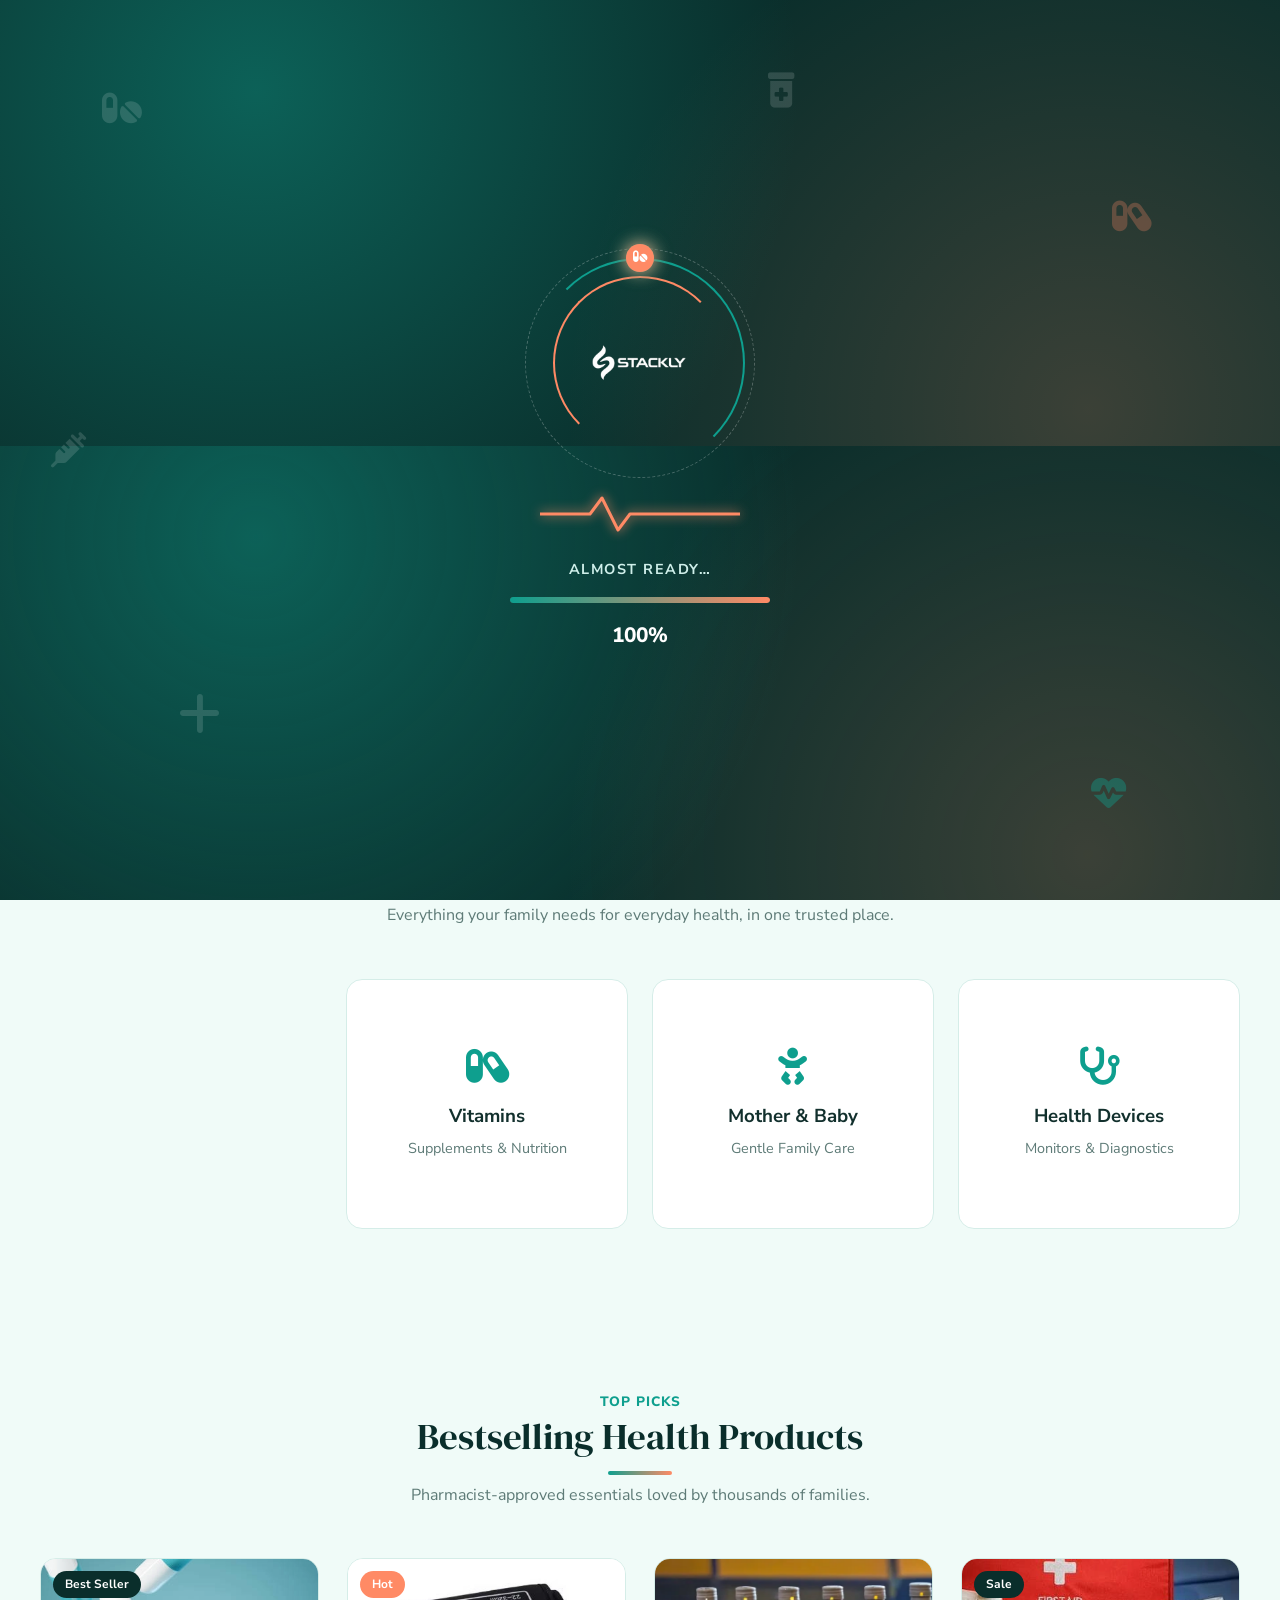
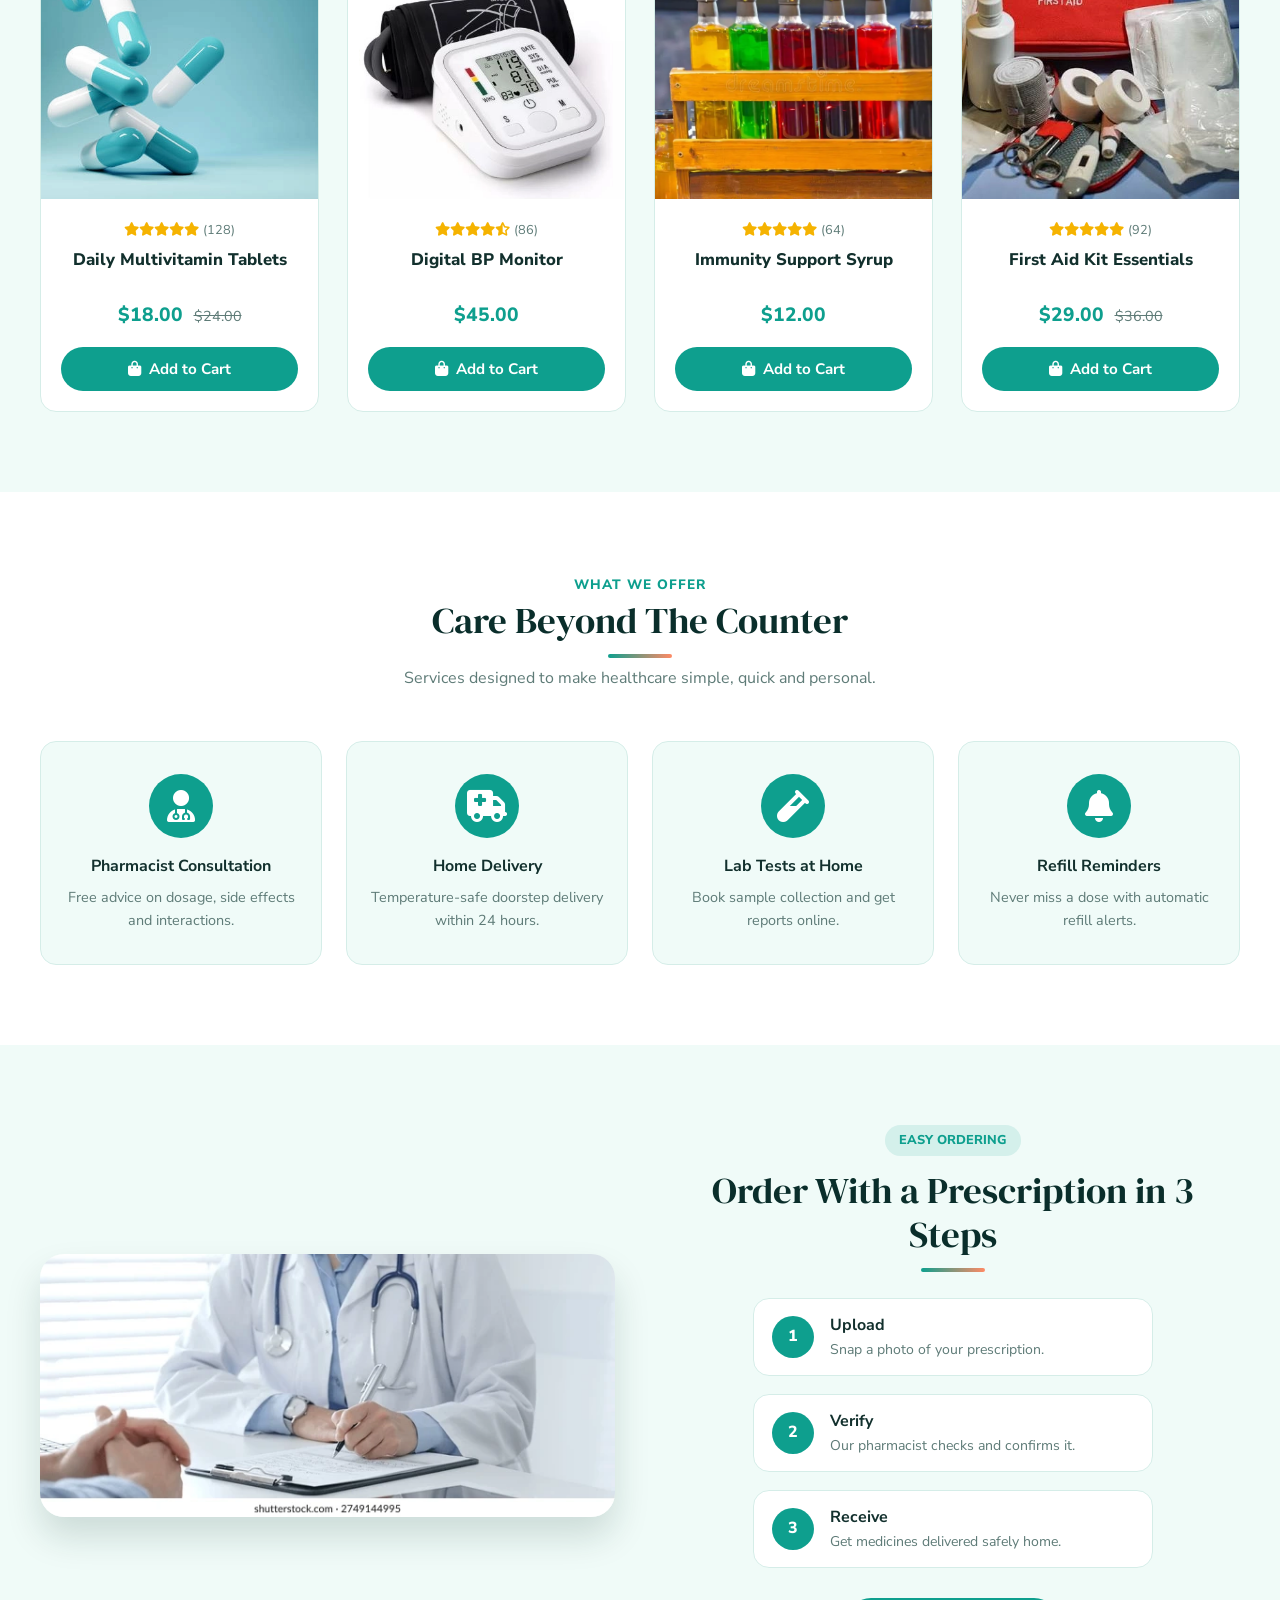
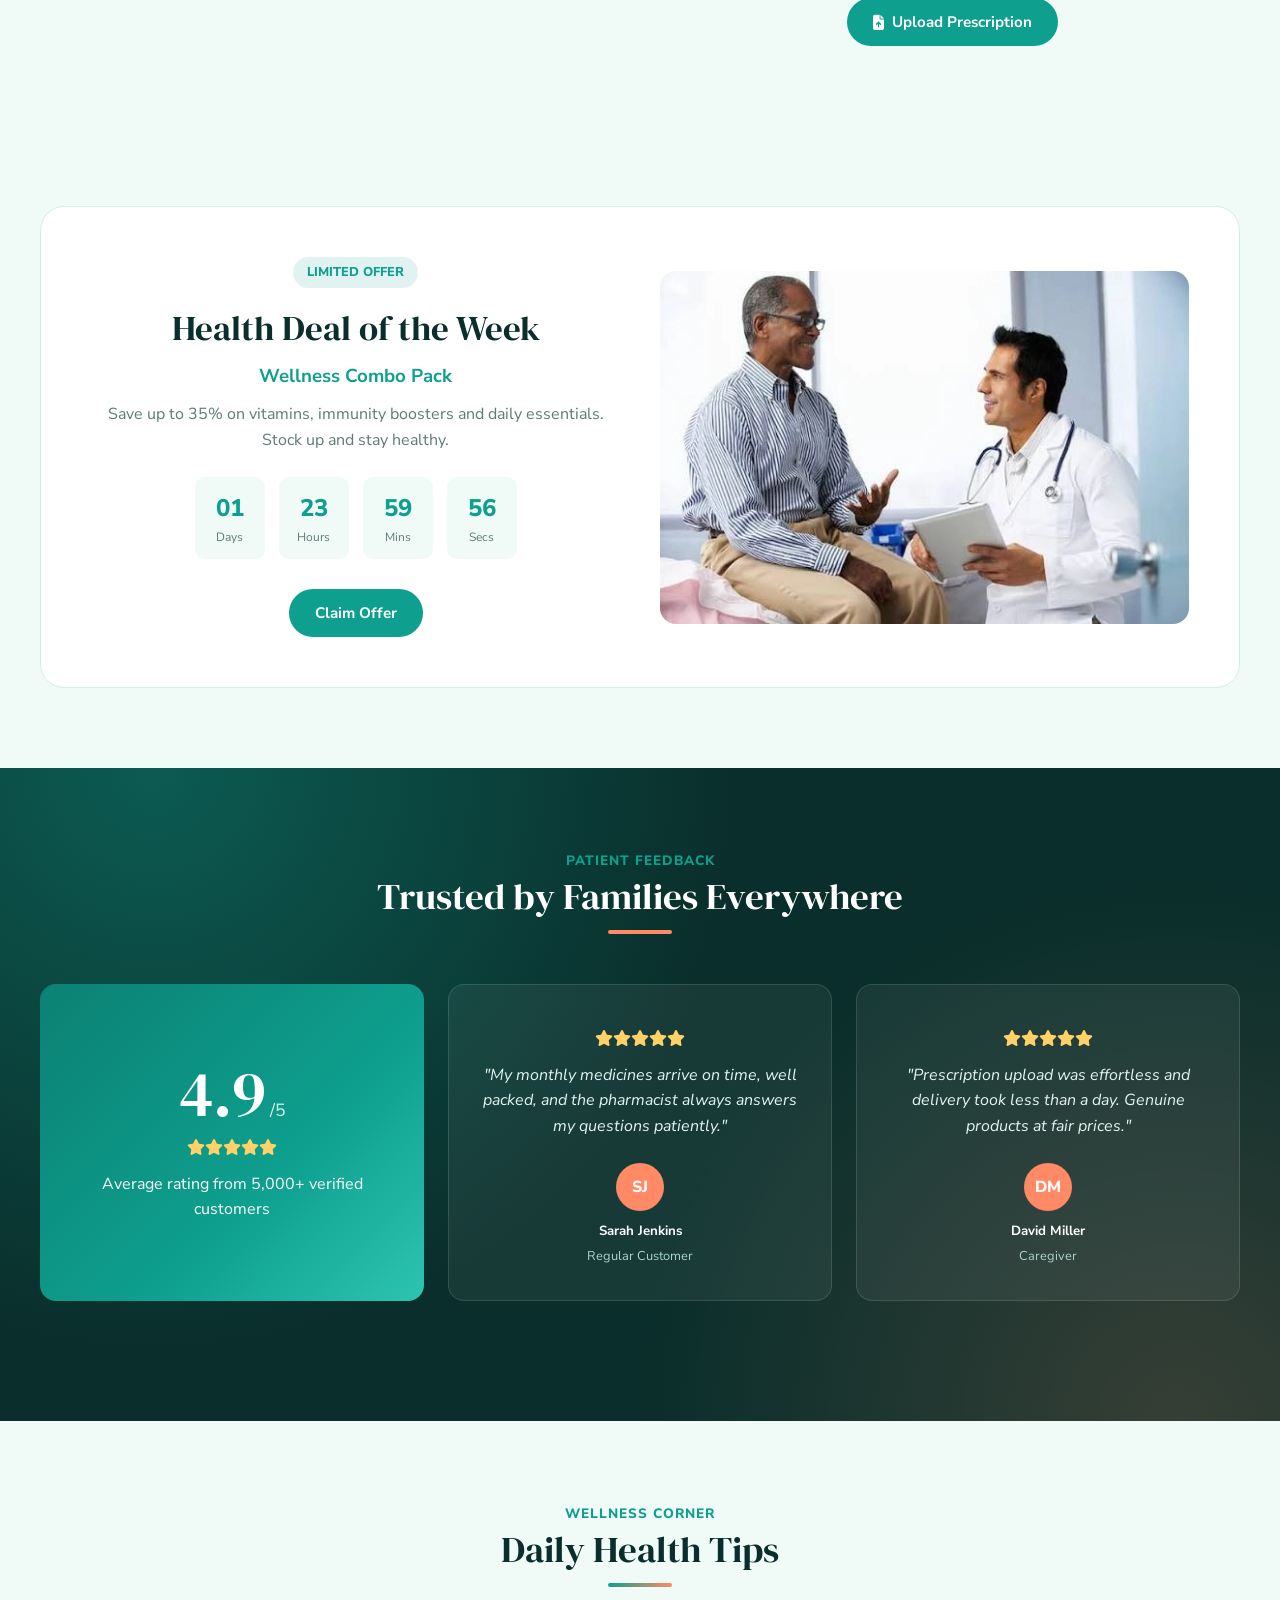
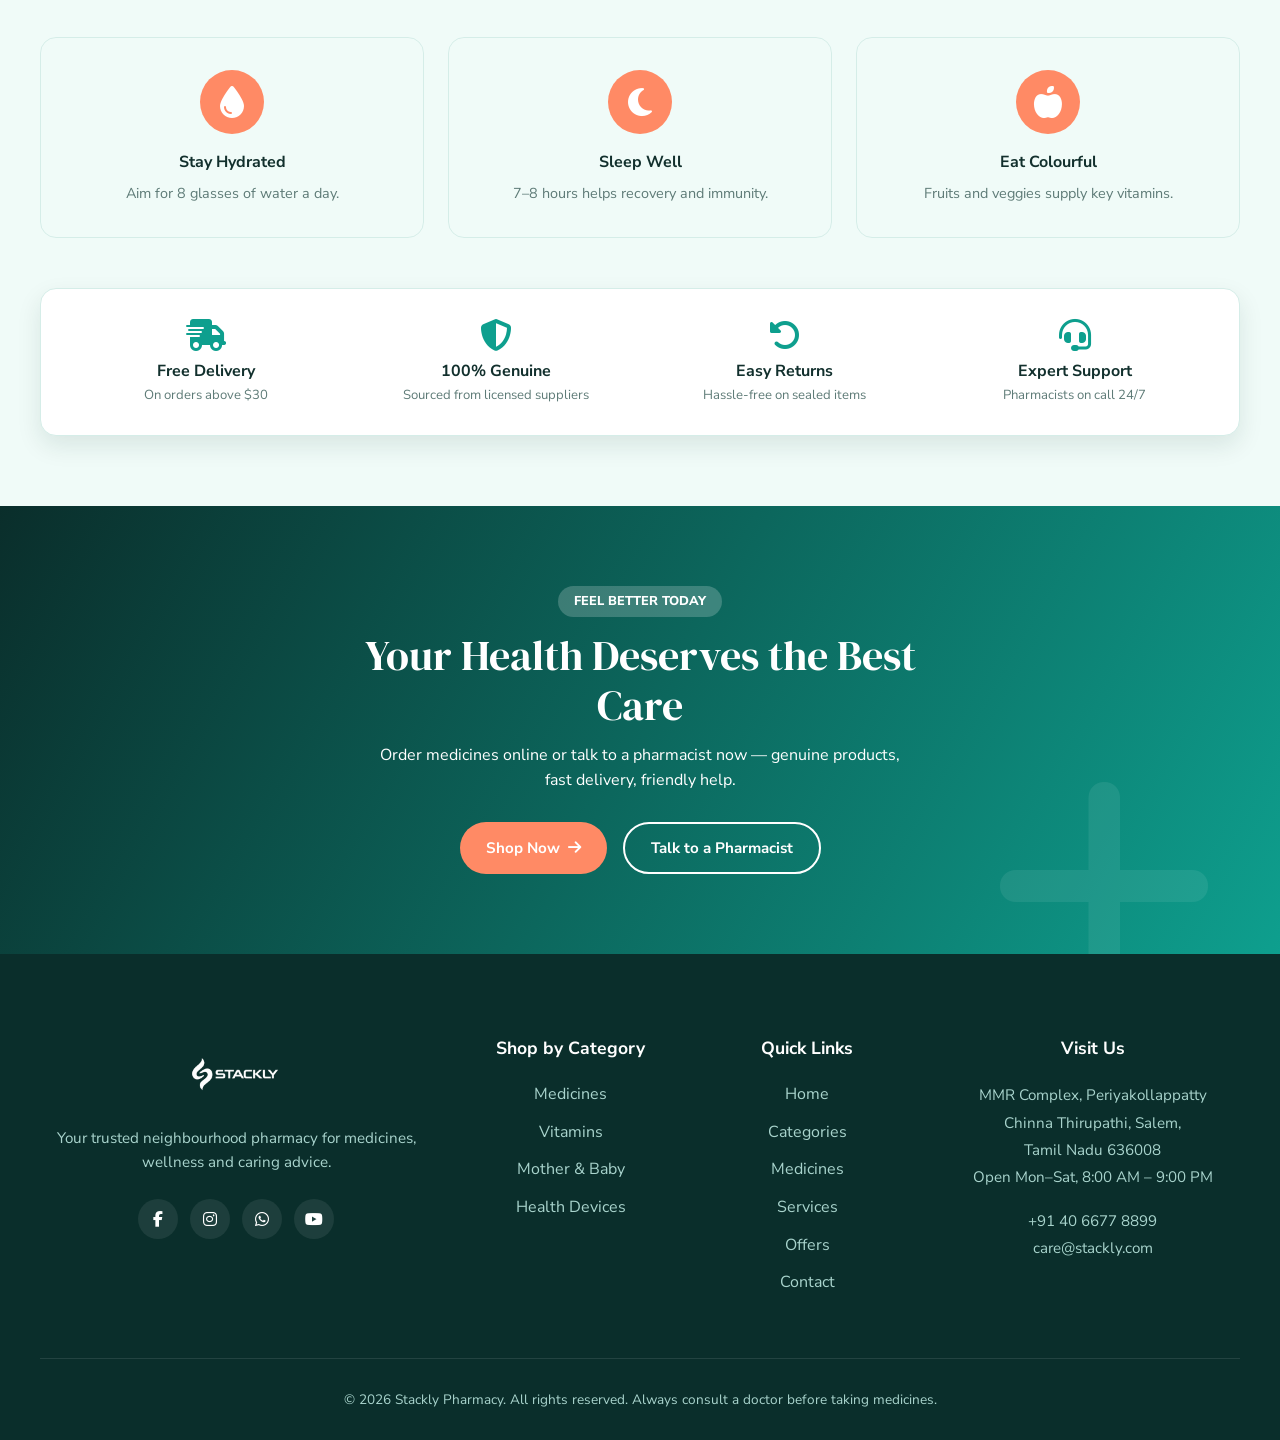
==== index.html @ 58863333 "first commit" ====
<!DOCTYPE html>
<html lang="en">
<head>
  <meta charset="UTF-8">
  <meta name="viewport" content="width=device-width, initial-scale=1.0">
  <title>Stackly Pharmacy - Your Trusted Health Partner</title>
  <link rel="preconnect" href="https://fonts.googleapis.com">
  <link rel="preconnect" href="https://fonts.gstatic.com" crossorigin>
  <link href="https://fonts.googleapis.com/css2?family=Nunito+Sans:wght@400;600;700;800&family=DM+Serif+Display&display=swap" rel="stylesheet">
  <link rel="stylesheet" href="https://cdnjs.cloudflare.com/ajax/libs/font-awesome/6.4.0/css/all.min.css">
  <link rel="stylesheet" href="./css/styles.css">
  <script>if("scrollRestoration" in history)history.scrollRestoration="manual";var n=performance.getEntriesByType("navigation")[0];if(n&&n.type==="reload"&&location.hash)history.replaceState(null,"",location.pathname+location.search);</script>
</head>
<body class="is-loading">

  <!-- PRELOADER -->
  <div class="preloader" id="preloader" role="status" aria-label="Loading">
    <div class="pl-half pl-top"></div><div class="pl-half pl-bottom"></div>
    <i class="fa-solid fa-pills pl-fl a1"></i><i class="fa-solid fa-capsules pl-fl a2"></i><i class="fa-solid fa-plus pl-fl a3"></i><i class="fa-solid fa-heart-pulse pl-fl a4"></i><i class="fa-solid fa-syringe pl-fl a5"></i><i class="fa-solid fa-prescription-bottle-medical pl-fl a6"></i>
    <div class="pl-inner">
      <div class="pl-orbit">
        <span class="pl-ring r1"></span><span class="pl-ring r2"></span><span class="pl-ring r3"></span>
        <span class="pl-dot d1"><i class="fa-solid fa-plus"></i></span><span class="pl-dot d2"><i class="fa-solid fa-pills"></i></span>
        <img src="./assets/stackly_logo.webp" alt="Stackly" class="pl-logo">
      </div>
      <div class="pl-pulse"><svg viewBox="0 0 200 40"><polyline points="0,20 50,20 62,4 78,36 90,20 200,20"/></svg></div>
      <p class="pl-text" id="plText">Preparing your care&hellip;</p>
      <div class="pl-bar"><span id="plBar"></span></div>
      <span class="pl-pct" id="plPct">0%</span>
    </div>
  </div>

  <!-- HEADER -->
  <header class="header" id="header">
    <div class="header-container">
      <a href="./index.html" class="logo"><img src="./assets/stackly_logo.webp" alt="Stackly" class="logo-img"></a>
      <nav class="nav-menu">
        <ul class="nav-list">
          <li><a href="./index.html" class="nav-link active">Home</a></li>
          <li><a href="./html/categories.html" class="nav-link">Categories</a></li>
          <li><a href="./html/medicines.html" class="nav-link">Medicines</a></li>
          <li><a href="./html/services.html" class="nav-link">Services</a></li>
          <li><a href="./html/deals.html" class="nav-link">Offers</a></li>
          <li><a href="./html/contact.html" class="nav-link">Contact</a></li>
        </ul>
      </nav>
      <div class="header-actions">
        <button class="cart-btn" id="cartBtn" aria-label="View Cart"><i class="fa-solid fa-cart-shopping"></i><span class="cart-badge" id="cartBadge">0</span></button>
        <a href="./html/login.html" class="btn btn-login" id="loginBtn"><i class="fa-regular fa-user"></i> <span>Login</span></a>
        <button class="hamburger" id="hamburger" aria-label="Menu"><i class="fa-solid fa-bars"></i></button>
      </div>
    </div>
  </header>

  <!-- MOBILE DRAWER -->
  <div class="mobile-drawer" id="mobileDrawer">
    <div class="mobile-drawer-header">
      <a href="./index.html" class="logo"><img src="./assets/stackly_logo.webp" alt="Stackly" class="logo-img"></a>
      <button class="close-drawer" id="closeDrawer">&times;</button>
    </div>
    <ul class="mobile-nav-list">
      <li><a href="./index.html" class="mobile-nav-link active">Home</a></li>
      <li><a href="./html/categories.html" class="mobile-nav-link">Categories</a></li>
      <li><a href="./html/medicines.html" class="mobile-nav-link">Medicines</a></li>
      <li><a href="./html/services.html" class="mobile-nav-link">Services</a></li>
      <li><a href="./html/deals.html" class="mobile-nav-link">Offers</a></li>
      <li><a href="./html/contact.html" class="mobile-nav-link">Contact</a></li>
    </ul>
    <div class="mobile-drawer-footer"><a href="./html/login.html" class="btn btn-primary btn-block" id="mobileLoginBtn">Login / Register</a></div>
  </div>
  <div class="drawer-overlay" id="drawerOverlay"></div>

  <main>
    <!-- 1. HERO -->
    <section class="hero" id="home">
      <i class="fa-solid fa-pills float-ic f1"></i><i class="fa-solid fa-capsules float-ic f2"></i><i class="fa-solid fa-plus float-ic f3"></i><i class="fa-solid fa-heart-pulse float-ic f4"></i>
      <div class="hero-container">
        <div class="hero-content">
          <span class="badge">Licensed &amp; Trusted Pharmacy</span>
          <h1 class="hero-title">Your Health, Delivered With Care</h1>
          <p class="hero-subtitle">Genuine medicines, wellness essentials and expert pharmacist advice &mdash; delivered to your door, fast and safely.</p>
          <div class="hero-buttons">
            <a href="#featured" class="btn btn-primary">Shop Medicines <i class="fa-solid fa-arrow-right"></i></a>
            <a href="#prescription" class="btn btn-outline">Upload Prescription</a>
          </div>
          <div class="hero-stats">
            <div class="stat-item"><span class="stat-num">50k+</span><span class="stat-label">Products</span></div>
            <div class="stat-item"><span class="stat-num">99%</span><span class="stat-label">Happy Patients</span></div>
            <div class="stat-item"><span class="stat-num">24h</span><span class="stat-label">Fast Delivery</span></div>
          </div>
        </div>
        <div class="hero-media">
          <div class="image-wrapper">
            <img src="./assets/g1.webp" alt="Friendly pharmacist helping a customer" class="hero-img">
            <div class="hero-floating-card">
              <i class="fa-solid fa-circle-check card-icon"></i>
              <div><h4>100% Genuine</h4><p>Verified by licensed pharmacists</p></div>
            </div>
          </div>
        </div>
      </div>
    </section>

    <div class="marquee" aria-hidden="true"><div class="marquee-track"><span><i class="fa-solid fa-plus"></i> Genuine Medicines</span><span><i class="fa-solid fa-plus"></i> Free Home Delivery</span><span><i class="fa-solid fa-plus"></i> Licensed Pharmacists</span><span><i class="fa-solid fa-plus"></i> Easy Prescription Upload</span><span><i class="fa-solid fa-plus"></i> Secure Payments</span><span><i class="fa-solid fa-plus"></i> 24/7 Support</span><span><i class="fa-solid fa-plus"></i> Genuine Medicines</span><span><i class="fa-solid fa-plus"></i> Free Home Delivery</span><span><i class="fa-solid fa-plus"></i> Licensed Pharmacists</span><span><i class="fa-solid fa-plus"></i> Easy Prescription Upload</span><span><i class="fa-solid fa-plus"></i> Secure Payments</span><span><i class="fa-solid fa-plus"></i> 24/7 Support</span></div></div>

    <!-- 2. CATEGORIES (flip cards) -->
    <section class="categories section" id="categories">
      <div class="container">
        <div class="section-header">
          <span class="section-subtitle">Shop by Need</span>
          <h2 class="section-title">Explore Health Categories</h2>
          <p class="section-desc">Everything your family needs for everyday health, in one trusted place.</p>
        </div>
        <div class="categories-grid">
          <div class="category-card flip-card" tabindex="0"><div class="flip-inner">
            <div class="flip-front"><i class="fa-solid fa-pills cat-icon"></i><h3>Medicines</h3><p>Prescription &amp; OTC</p></div>
            <div class="flip-back"><h3>Genuine Medicines</h3><p>Pain relief, cold &amp; flu, antibiotics and chronic care essentials.</p><a href="./html/404.html" class="cat-link">Browse <i class="fa-solid fa-chevron-right"></i></a></div>
          </div></div>
          <div class="category-card flip-card" tabindex="0"><div class="flip-inner">
            <div class="flip-front"><i class="fa-solid fa-capsules cat-icon"></i><h3>Vitamins</h3><p>Supplements &amp; Nutrition</p></div>
            <div class="flip-back"><h3>Boost Immunity</h3><p>Multivitamins, omega-3, calcium and daily wellness boosters.</p><a href="./html/404.html" class="cat-link">Browse <i class="fa-solid fa-chevron-right"></i></a></div>
          </div></div>
          <div class="category-card flip-card" tabindex="0"><div class="flip-inner">
            <div class="flip-front"><i class="fa-solid fa-baby cat-icon"></i><h3>Mother &amp; Baby</h3><p>Gentle Family Care</p></div>
            <div class="flip-back"><h3>Safe &amp; Gentle</h3><p>Baby care, diapers, nutrition and pregnancy essentials.</p><a href="./html/404.html" class="cat-link">Browse <i class="fa-solid fa-chevron-right"></i></a></div>
          </div></div>
          <div class="category-card flip-card" tabindex="0"><div class="flip-inner">
            <div class="flip-front"><i class="fa-solid fa-stethoscope cat-icon"></i><h3>Health Devices</h3><p>Monitors &amp; Diagnostics</p></div>
            <div class="flip-back"><h3>Track at Home</h3><p>BP monitors, glucometers, thermometers and pulse oximeters.</p><a href="./html/404.html" class="cat-link">Browse <i class="fa-solid fa-chevron-right"></i></a></div>
          </div></div>
        </div>
      </div>
    </section>

    <!-- 3. FEATURED PRODUCTS -->
    <section class="featured section" id="featured">
      <div class="container">
        <div class="section-header">
          <span class="section-subtitle">Top Picks</span>
          <h2 class="section-title">Bestselling Health Products</h2>
          <p class="section-desc">Pharmacist-approved essentials loved by thousands of families.</p>
        </div>
        <div class="products-grid">
          <div class="product-card" data-id="1" data-title="Daily Multivitamin Tablets" data-price="18" data-category="Vitamins" data-image="https://images.unsplash.com/photo-1584308666744-24d5c474f2ae?auto=format&fit=crop&w=900&q=80">
            <div class="product-img-box"><span class="product-tag">Best Seller</span><img src="./assets/g2.webp" alt="Multivitamin tablets bottle">
              <div class="product-actions"><button class="action-btn quick-view" aria-label="Quick View"><i class="fa-regular fa-eye"></i></button><button class="action-btn add-favorite" aria-label="Wishlist"><i class="fa-regular fa-heart"></i></button></div></div>
            <div class="product-content">
              <div class="product-rating"><i class="fa-solid fa-star"></i><i class="fa-solid fa-star"></i><i class="fa-solid fa-star"></i><i class="fa-solid fa-star"></i><i class="fa-solid fa-star"></i><span>(128)</span></div>
              <h3 class="product-title">Daily Multivitamin Tablets</h3>
              <p class="product-price">$18.00 <span class="old-price">$24.00</span></p>
              <button type="button" class="btn btn-primary btn-block add-to-cart-btn"><i class="fa-solid fa-bag-shopping"></i> Add to Cart</button></div>
          </div>
          <div class="product-card" data-id="2" data-title="Digital BP Monitor" data-price="45" data-category="Devices" data-image="https://images.unsplash.com/photo-1559757148-5c350d0d3c56?auto=format&fit=crop&w=900&q=80">
            <div class="product-img-box"><span class="product-tag hot">Hot</span><img src="./assets/g3.webp" alt="Digital blood pressure monitor">
              <div class="product-actions"><button class="action-btn quick-view" aria-label="Quick View"><i class="fa-regular fa-eye"></i></button><button class="action-btn add-favorite" aria-label="Wishlist"><i class="fa-regular fa-heart"></i></button></div></div>
            <div class="product-content">
              <div class="product-rating"><i class="fa-solid fa-star"></i><i class="fa-solid fa-star"></i><i class="fa-solid fa-star"></i><i class="fa-solid fa-star"></i><i class="fa-solid fa-star-half-stroke"></i><span>(86)</span></div>
              <h3 class="product-title">Digital BP Monitor</h3>
              <p class="product-price">$45.00</p>
              <button type="button" class="btn btn-primary btn-block add-to-cart-btn"><i class="fa-solid fa-bag-shopping"></i> Add to Cart</button></div>
          </div>
          <div class="product-card" data-id="3" data-title="Immunity Support Syrup" data-price="12" data-category="Wellness" data-image="https://images.unsplash.com/photo-1585435557343-3b092031a831?auto=format&fit=crop&w=900&q=80">
            <div class="product-img-box"><img src="./assets/g4.webp" alt="Herbal immunity syrup bottle">
              <div class="product-actions"><button class="action-btn quick-view" aria-label="Quick View"><i class="fa-regular fa-eye"></i></button><button class="action-btn add-favorite" aria-label="Wishlist"><i class="fa-regular fa-heart"></i></button></div></div>
            <div class="product-content">
              <div class="product-rating"><i class="fa-solid fa-star"></i><i class="fa-solid fa-star"></i><i class="fa-solid fa-star"></i><i class="fa-solid fa-star"></i><i class="fa-solid fa-star"></i><span>(64)</span></div>
              <h3 class="product-title">Immunity Support Syrup</h3>
              <p class="product-price">$12.00</p>
              <button type="button" class="btn btn-primary btn-block add-to-cart-btn"><i class="fa-solid fa-bag-shopping"></i> Add to Cart</button></div>
          </div>
          <div class="product-card" data-id="4" data-title="First Aid Kit Essentials" data-price="29" data-category="First Aid" data-image="https://images.unsplash.com/photo-1550572017-edd951b55104?auto=format&fit=crop&w=900&q=80">
            <div class="product-img-box"><span class="product-tag">Sale</span><img src="./assets/g5.webp" alt="First aid kit">
              <div class="product-actions"><button class="action-btn quick-view" aria-label="Quick View"><i class="fa-regular fa-eye"></i></button><button class="action-btn add-favorite" aria-label="Wishlist"><i class="fa-regular fa-heart"></i></button></div></div>
            <div class="product-content">
              <div class="product-rating"><i class="fa-solid fa-star"></i><i class="fa-solid fa-star"></i><i class="fa-solid fa-star"></i><i class="fa-solid fa-star"></i><i class="fa-solid fa-star"></i><span>(92)</span></div>
              <h3 class="product-title">First Aid Kit Essentials</h3>
              <p class="product-price">$29.00 <span class="old-price">$36.00</span></p>
              <button type="button" class="btn btn-primary btn-block add-to-cart-btn"><i class="fa-solid fa-bag-shopping"></i> Add to Cart</button></div>
          </div>
        </div>
      </div>
    </section>

    <!-- 4. SERVICES -->
    <section class="services section" id="services">
      <div class="container">
        <div class="section-header">
          <span class="section-subtitle">What We Offer</span>
          <h2 class="section-title">Care Beyond The Counter</h2>
          <p class="section-desc">Services designed to make healthcare simple, quick and personal.</p>
        </div>
        <div class="services-grid">
          <div class="service-card"><i class="fa-solid fa-user-doctor"></i><h4>Pharmacist Consultation</h4><p>Free advice on dosage, side effects and interactions.</p></div>
          <div class="service-card"><i class="fa-solid fa-truck-medical"></i><h4>Home Delivery</h4><p>Temperature-safe doorstep delivery within 24 hours.</p></div>
          <div class="service-card"><i class="fa-solid fa-vial"></i><h4>Lab Tests at Home</h4><p>Book sample collection and get reports online.</p></div>
          <div class="service-card"><i class="fa-solid fa-bell"></i><h4>Refill Reminders</h4><p>Never miss a dose with automatic refill alerts.</p></div>
        </div>
      </div>
    </section>

    <!-- 5. PRESCRIPTION STEPS -->
    <section class="rx section" id="prescription">
      <div class="container">
        <div class="rx-wrapper">
          <div class="rx-img"><img src="./assets/g7.webp" alt="Pharmacist preparing a prescription"></div>
          <div class="rx-content">
            <span class="badge">Easy Ordering</span>
            <h2 class="section-title">Order With a Prescription in 3 Steps</h2>
            <ol class="rx-steps">
              <li><span>1</span><div><h4>Upload</h4><p>Snap a photo of your prescription.</p></div></li>
              <li><span>2</span><div><h4>Verify</h4><p>Our pharmacist checks and confirms it.</p></div></li>
              <li><span>3</span><div><h4>Receive</h4><p>Get medicines delivered safely home.</p></div></li>
            </ol>
            <a href="./html/404.html" class="btn btn-primary"><i class="fa-solid fa-file-arrow-up"></i> Upload Prescription</a>
          </div>
        </div>
      </div>
    </section>

    <!-- 6. DEALS -->
    <section class="deals section" id="deals">
      <div class="container">
        <div class="deals-wrapper">
          <div class="deals-content">
            <span class="badge">Limited Offer</span>
            <h2>Health Deal of the Week</h2>
            <h3>Wellness Combo Pack</h3>
            <p>Save up to 35% on vitamins, immunity boosters and daily essentials. Stock up and stay healthy.</p>
            <div class="countdown" id="countdown">
              <div class="time-unit"><span id="days">02</span><p>Days</p></div>
              <div class="time-unit"><span id="hours">14</span><p>Hours</p></div>
              <div class="time-unit"><span id="minutes">38</span><p>Mins</p></div>
              <div class="time-unit"><span id="seconds">45</span><p>Secs</p></div>
            </div>
            <a href="./html/deals.html" class="btn btn-primary">Claim Offer</a>
          </div>
          <div class="deals-img-box"><img src="./assets/g6.webp" alt="Wellness combo pack of vitamins"></div>
        </div>
      </div>
    </section>

    <!-- 7. REVIEWS -->
    <section class="reviews section" id="reviews">
      <div class="container">
        <div class="section-header">
          <span class="section-subtitle">Patient Feedback</span>
          <h2 class="section-title">Trusted by Families Everywhere</h2>
        </div>
        <div class="reviews-grid">
          <div class="review-summary">
            <span class="rating-score">4.9<small>/5</small></span>
            <div class="review-stars"><i class="fa-solid fa-star"></i><i class="fa-solid fa-star"></i><i class="fa-solid fa-star"></i><i class="fa-solid fa-star"></i><i class="fa-solid fa-star"></i></div>
            <p>Average rating from 5,000+ verified customers</p>
          </div>
          <div class="review-card">
            <div class="review-stars"><i class="fa-solid fa-star"></i><i class="fa-solid fa-star"></i><i class="fa-solid fa-star"></i><i class="fa-solid fa-star"></i><i class="fa-solid fa-star"></i></div>
            <p class="review-text">"My monthly medicines arrive on time, well packed, and the pharmacist always answers my questions patiently."</p>
            <div class="reviewer"><span class="avatar">SJ</span><div><h5>Sarah Jenkins</h5><span>Regular Customer</span></div></div>
          </div>
          <div class="review-card">
            <div class="review-stars"><i class="fa-solid fa-star"></i><i class="fa-solid fa-star"></i><i class="fa-solid fa-star"></i><i class="fa-solid fa-star"></i><i class="fa-solid fa-star"></i></div>
            <p class="review-text">"Prescription upload was effortless and delivery took less than a day. Genuine products at fair prices."</p>
            <div class="reviewer"><span class="avatar">DM</span><div><h5>David Miller</h5><span>Caregiver</span></div></div>
          </div>
        </div>
      </div>
    </section>

    <!-- 8. TIPS + FEATURES -->
    <section class="about section" id="about">
      <div class="container">
        <div class="section-header">
          <span class="section-subtitle">Wellness Corner</span>
          <h2 class="section-title">Daily Health Tips</h2>
        </div>
        <div class="tips-grid">
          <div class="tip"><i class="fa-solid fa-droplet"></i><h4>Stay Hydrated</h4><p>Aim for 8 glasses of water a day.</p></div>
          <div class="tip"><i class="fa-solid fa-moon"></i><h4>Sleep Well</h4><p>7&ndash;8 hours helps recovery and immunity.</p></div>
          <div class="tip"><i class="fa-solid fa-apple-whole"></i><h4>Eat Colourful</h4><p>Fruits and veggies supply key vitamins.</p></div>
        </div>
        <div class="features-bar">
          <div class="feature-box"><i class="fa-solid fa-truck-fast"></i><div><h4>Free Delivery</h4><p>On orders above $30</p></div></div>
          <div class="feature-box"><i class="fa-solid fa-shield-halved"></i><div><h4>100% Genuine</h4><p>Sourced from licensed suppliers</p></div></div>
          <div class="feature-box"><i class="fa-solid fa-rotate-left"></i><div><h4>Easy Returns</h4><p>Hassle-free on sealed items</p></div></div>
          <div class="feature-box"><i class="fa-solid fa-headset"></i><div><h4>Expert Support</h4><p>Pharmacists on call 24/7</p></div></div>
        </div>
      </div>
    </section>
  </main>

  <!-- CTA -->
  <section class="cta" id="cta">
    <div class="container">
      <div class="cta-inner">
        <span class="cta-badge">Feel Better Today</span>
        <h2>Your Health Deserves the Best Care</h2>
        <p>Order medicines online or talk to a pharmacist now &mdash; genuine products, fast delivery, friendly help.</p>
        <div class="cta-actions">
          <a href="./html/products.html" class="btn btn-light">Shop Now <i class="fa-solid fa-arrow-right"></i></a>
          <a href="./html/contact.html" class="btn btn-ghost">Talk to a Pharmacist</a>
        </div>
      </div>
    </div>
  </section>

  <!-- FOOTER -->
  <footer class="footer">
    <div class="container">
      <div class="footer-top">
        <div class="footer-brand">
          <a href="./index.html" class="logo footer-logo"><img src="./assets/stackly_logo.webp" alt="Stackly" class="logo-img"></a>
          <p class="footer-text">Your trusted neighbourhood pharmacy for medicines, wellness and caring advice.</p>
          <div class="social-links">
            <a href="./html/404.html" aria-label="Facebook"><i class="fa-brands fa-facebook-f"></i></a>
            <a href="./html/404.html" aria-label="Instagram"><i class="fa-brands fa-instagram"></i></a>
            <a href="./html/404.html" aria-label="WhatsApp"><i class="fa-brands fa-whatsapp"></i></a>
            <a href="./html/404.html" aria-label="YouTube"><i class="fa-brands fa-youtube"></i></a>
          </div>
        </div>
        <div class="footer-nav-col">
          <h4 class="footer-heading">Shop by Category</h4>
          <ul class="footer-links">
            <li><a href="./html/404.html">Medicines</a></li><li><a href="./html/404.html">Vitamins</a></li>
            <li><a href="./html/404.html">Mother &amp; Baby</a></li><li><a href="./html/404.html">Health Devices</a></li>
          </ul>
        </div>
        <div class="footer-nav-col">
          <h4 class="footer-heading">Quick Links</h4>
          <ul class="footer-links">
            <li><a href="./index.html">Home</a></li><li><a href="./html/categories.html">Categories</a></li>
            <li><a href="./html/medicines.html">Medicines</a></li><li><a href="./html/services.html">Services</a></li>
            <li><a href="./html/deals.html">Offers</a></li><li><a href="./html/contact.html">Contact</a></li>
          </ul>
        </div>
        <div class="footer-nav-col">
          <h4 class="footer-heading">Visit Us</h4>
          <p class="footer-address">MMR Complex, Periyakollappatty<br>Chinna Thirupathi, Salem,<br>Tamil Nadu 636008<br>Open Mon&ndash;Sat, 8:00 AM &ndash; 9:00 PM</p>
          <p class="footer-address"><a href="./html/404.html">+91 40 6677 8899</a><br><a href="./html/404.html">care@stackly.com</a></p>
        </div>
      </div>
      <div class="footer-bottom"><p>&copy; 2026 Stackly Pharmacy. All rights reserved. Always consult a doctor before taking medicines.</p></div>
    </div>
  </footer>

  <!-- CART DRAWER -->
  <div class="cart-drawer" id="cartDrawer">
    <div class="cart-header"><h3>Your Cart (<span id="cartCount">0</span>)</h3><button class="close-cart" id="closeCart">&times;</button></div>
    <div class="cart-items" id="cartItemsContainer"><div class="empty-cart-msg">Your cart is currently empty.</div></div>
    <div class="cart-footer">
      <div class="cart-total"><span>Total:</span><strong id="cartTotalPrice">$0.00</strong></div>
      <a href="./html/404.html" class="btn btn-primary btn-block" id="checkoutBtn">Proceed to Checkout</a>
    </div>
  </div>

  <!-- QUICK VIEW -->
  <div class="modal-overlay" id="quickViewModal">
    <div class="modal-card quickview-card">
      <button class="modal-close" id="closeQuickView">&times;</button>
      <div class="quickview-grid">
        <div class="quickview-img"><img id="qvImage" src="" alt="Product"></div>
        <div class="quickview-info">
          <span class="badge" id="qvCategory">Category</span>
          <h3 id="qvTitle">Product</h3>
          <p class="qv-price" id="qvPrice">$0.00</p>
          <p class="qv-desc">Quality-checked and sourced from licensed suppliers. Read the label and consult your pharmacist before use.</p>
          <button type="button" class="btn btn-primary btn-block" id="qvAddToCartBtn"><i class="fa-solid fa-bag-shopping"></i> Add to Cart</button>
        </div>
      </div>
    </div>
  </div>

  <button class="to-top" id="toTop" aria-label="Back to top"><svg viewBox="0 0 48 48"><circle cx="24" cy="24" r="21" id="toTopRing"/></svg><i class="fa-solid fa-arrow-up"></i></button>
  <div class="cursor-glow" id="cursorGlow"></div>
  <div class="toast" id="toast">Item added to cart!</div>

  <script src="https://cdnjs.cloudflare.com/ajax/libs/gsap/3.12.5/gsap.min.js"></script>
  <script src="https://cdnjs.cloudflare.com/ajax/libs/gsap/3.12.5/ScrollTrigger.min.js"></script>
  <script src="./js/script.js"></script>
</body>
</html>
---- css/styles.css ----
:root{--primary:#0E9F8E;--primary-hover:#0B8173;--secondary:#0A2E2B;--accent:#FF8A65;--header-bg:#0A2E2B;--bg-light:#F0FBF8;--bg-white:#fff;--text-dark:#12302D;--text-muted:#5E7B77;--border-color:#D5EDE8;--shadow-sm:0 2px 4px rgba(0,0,0,.05);--shadow-md:0 10px 25px rgba(10,46,43,.1);--shadow-lg:0 20px 35px rgba(10,46,43,.15);--radius-sm:10px;--radius-md:16px;--radius-lg:24px;--transition:all .3s cubic-bezier(.16,1,.3,1)}
*{margin:0;padding:0;box-sizing:border-box}
html{scroll-behavior:smooth;font-family:'Nunito Sans',sans-serif;color:var(--text-dark);background:var(--bg-light)}
body{line-height:1.6;overflow-wrap:break-word}
a{text-decoration:none;color:inherit}ul{list-style:none}
img{max-width:100%;height:auto;display:block}
.container{max-width:1240px;margin:0 auto;padding:0 20px}
.section{padding:80px 0}
.btn{display:inline-flex;align-items:center;justify-content:center;gap:8px;padding:12px 26px;border-radius:50px;font-weight:700;font-size:.95rem;font-family:inherit;cursor:pointer;border:none;transition:var(--transition)}
.btn-primary{background:var(--primary);color:#fff}
.btn-primary:hover{background:var(--primary-hover);transform:translateY(-2px);box-shadow:0 8px 18px rgba(14,159,142,.35)}
.btn-outline{border:2px solid var(--primary);color:var(--primary);background:transparent}
.btn-outline:hover{background:var(--primary);color:#fff}
.btn-login{background:rgba(255,255,255,.1);color:#fff;border:1px solid rgba(255,255,255,.25)}
.btn-login:hover{background:var(--primary)}
.btn-block{width:100%}
.badge{display:inline-block;padding:5px 14px;background:rgba(14,159,142,.12);color:var(--primary);border-radius:50px;font-size:.8rem;font-weight:800;text-transform:uppercase;margin-bottom:12px}
.section-header{text-align:center;max-width:620px;margin:0 auto 50px}
.section-title{font-family:'DM Serif Display',serif;font-weight:400;font-size:2.3rem;color:var(--secondary);line-height:1.2}
.section-subtitle{color:var(--primary);font-weight:800;font-size:.85rem;text-transform:uppercase;letter-spacing:1px}
.section-desc{color:var(--text-muted);margin-top:8px}

/* HEADER */
.header{position:sticky;top:0;width:100%;background:var(--header-bg);z-index:100;border-bottom:1px solid rgba(255,255,255,.08);transition:box-shadow .3s,background .3s}
.header.scrolled{box-shadow:0 8px 24px rgba(0,0,0,.3);background:var(--header-bg);backdrop-filter:blur(10px)}
.header-container{display:flex;align-items:center;justify-content:space-between;padding:8px 20px;min-height:72px;max-width:1240px;margin:0 auto}
.logo{display:flex;align-items:center}
.logo-img{height:64px;width:auto;display:block;object-fit:contain}
.nav-list{display:flex;gap:32px}
.nav-link{font-weight:700;font-size:.95rem;color:#C5E4DF;transition:var(--transition);position:relative}
.nav-link:hover,.nav-link.active{color:#fff}
.nav-link.active::after{content:'';position:absolute;bottom:-6px;left:0;width:100%;height:2px;background:var(--accent);border-radius:2px}
.header-actions{display:flex;align-items:center;gap:16px}
.cart-btn{position:relative;background:none;border:none;font-size:1.25rem;color:#fff;cursor:pointer;padding:8px}
.cart-badge{position:absolute;top:0;right:0;background:var(--accent);color:#fff;font-size:.7rem;font-weight:700;width:18px;height:18px;border-radius:50%;display:flex;align-items:center;justify-content:center}
.hamburger{display:none;background:none;border:none;font-size:1.5rem;color:#fff;cursor:pointer}

/* MOBILE DRAWER */
.mobile-drawer{position:fixed;top:0;left:-300px;width:300px;height:100vh;height:100dvh;background:#fff;z-index:200;box-shadow:var(--shadow-lg);display:flex;flex-direction:column;transition:var(--transition);visibility:hidden}
.mobile-drawer.active{left:0;visibility:visible}
.mobile-drawer-header{padding:10px 20px;display:flex;align-items:center;justify-content:space-between;background:var(--header-bg)}
.close-drawer{background:none;border:none;color:#fff;font-size:2rem;cursor:pointer}
.mobile-nav-list{padding:20px;display:flex;flex-direction:column;gap:20px;align-items:center;text-align:center;flex:1;justify-content:center}
.mobile-nav-link{font-size:1.3rem;font-weight:700;color:var(--secondary);position:relative}
.mobile-nav-link.active{color:var(--primary)}
.mobile-drawer-footer{padding:20px 20px calc(20px + env(safe-area-inset-bottom,0px))}
.drawer-overlay{position:fixed;inset:0;background:rgba(0,0,0,.5);z-index:150;display:none}
.drawer-overlay.active{display:block}

/* HERO */
.hero{padding:60px 0 90px;background:linear-gradient(135deg,#DDF6F0 0%,#fff 100%)}
.hero-container{max-width:1240px;margin:0 auto;padding:0 20px;display:grid;grid-template-columns:1fr 1fr;gap:40px;align-items:center}
.hero-content{text-align:center}
.hero-title{font-family:'DM Serif Display',serif;font-weight:400;font-size:3.3rem;line-height:1.15;color:var(--secondary);margin-bottom:16px}
.hero-subtitle{color:var(--text-muted);margin:0 auto 30px;max-width:520px}
.hero-buttons{display:flex;gap:16px;margin-bottom:40px;justify-content:center;flex-wrap:wrap}
.hero-stats{display:flex;gap:40px;border-top:1px solid var(--border-color);padding-top:24px;justify-content:center;flex-wrap:wrap}
.stat-num{display:block;font-size:1.6rem;font-weight:800;color:var(--primary)}
.stat-label{font-size:.85rem;color:var(--text-muted)}
.image-wrapper{position:relative}
.hero-img{border-radius:var(--radius-lg);box-shadow:var(--shadow-lg);width:100%;max-height:520px;object-fit:cover}
.hero-floating-card{position:absolute;bottom:20px;left:-20px;background:rgba(255,255,255,.95);backdrop-filter:blur(8px);padding:14px 20px;border-radius:var(--radius-md);box-shadow:var(--shadow-md);display:flex;align-items:center;gap:14px;text-align:left}
.hero-floating-card .card-icon{font-size:1.8rem;color:var(--primary)}
.hero-floating-card p{font-size:.8rem;color:var(--text-muted)}

/* CATEGORIES (flip) */
.categories-grid{display:grid;grid-template-columns:repeat(auto-fit,minmax(min(240px,100%),1fr));gap:24px}
.category-card{perspective:1200px;height:250px;cursor:pointer;outline:none}
.flip-inner{position:relative;width:100%;height:100%;transform-style:preserve-3d;transition:transform .8s cubic-bezier(.2,.8,.2,1)}
.flip-card:hover .flip-inner,.flip-card:focus-within .flip-inner,.flip-card.is-flipped .flip-inner{transform:rotateY(180deg)}
.flip-front,.flip-back{position:absolute;inset:0;backface-visibility:hidden;-webkit-backface-visibility:hidden;border-radius:var(--radius-md);padding:30px 24px;display:flex;flex-direction:column;justify-content:center;align-items:center;text-align:center;gap:6px}
.flip-front{background:#fff;border:1px solid var(--border-color)}
.flip-back{transform:rotateY(180deg);color:#fff;background:linear-gradient(135deg,#0A2E2B 0%,#0E9F8E 100%);box-shadow:var(--shadow-md)}
.cat-icon{font-size:2.4rem;color:var(--primary);margin-bottom:10px}
.flip-front p{color:var(--text-muted);font-size:.9rem}
.flip-back h3{font-family:'DM Serif Display',serif;font-weight:400;font-size:1.3rem}
.flip-back p{color:#CDEFE9;font-size:.9rem}
.cat-link{font-weight:800;font-size:.9rem;color:var(--accent);margin-top:8px}

/* PRODUCTS */
.products-grid{display:grid;grid-template-columns:repeat(auto-fit,minmax(min(260px,100%),1fr));gap:28px}
.product-card{position:relative;display:flex;flex-direction:column;height:100%;background:#fff;border-radius:var(--radius-md);border:1px solid var(--border-color);overflow:hidden;transition:var(--transition);text-align:center}
.product-card:hover{box-shadow:var(--shadow-md)}
.product-img-box{position:relative;height:240px;overflow:hidden;background:#E3F6F2}
.product-img-box img{width:100%;height:100%;object-fit:cover;transition:var(--transition)}
.product-card:hover .product-img-box img{transform:scale(1.07)}
.product-tag{position:absolute;top:12px;left:12px;background:var(--secondary);color:#fff;font-size:.75rem;padding:4px 12px;border-radius:50px;font-weight:700;z-index:1}
.product-tag.hot{background:var(--accent)}
.product-actions{position:absolute;right:12px;top:12px;display:flex;flex-direction:column;gap:8px;opacity:0;transition:var(--transition)}
.product-card:hover .product-actions{opacity:1}
.action-btn{width:36px;height:36px;border-radius:50%;background:#fff;border:none;cursor:pointer;box-shadow:var(--shadow-sm);transition:var(--transition)}
.action-btn:hover{background:var(--primary);color:#fff}
.product-content{padding:20px;display:flex;flex-direction:column;flex:1}
.product-rating{color:#F5B301;font-size:.85rem;margin-bottom:6px}
.product-rating span{color:var(--text-muted);font-size:.8rem;margin-left:4px}
.product-title{font-size:1.05rem;font-weight:800;margin-bottom:8px;min-height:2.7em}
.product-price{font-size:1.2rem;font-weight:800;color:var(--primary);margin-bottom:16px}
.old-price{color:var(--text-muted);text-decoration:line-through;font-size:.9rem;font-weight:400;margin-left:6px}
.product-content .btn{margin-top:auto}

/* SERVICES */
.services{background:#fff}
.services-grid,.tips-grid{display:grid;grid-template-columns:repeat(auto-fit,minmax(min(240px,100%),1fr));gap:24px}
.service-card,.tip{background:var(--bg-light);border:1px solid var(--border-color);border-radius:var(--radius-md);padding:32px 24px;text-align:center;transition:var(--transition)}
.service-card:hover,.tip:hover{transform:translateY(-6px);box-shadow:var(--shadow-md);border-color:var(--primary)}
.service-card i,.tip i{font-size:2rem;color:#fff;background:var(--primary);width:64px;height:64px;border-radius:50%;display:flex;align-items:center;justify-content:center;margin:0 auto 16px}
.tip i{background:var(--accent)}
.service-card h4,.tip h4{margin-bottom:6px}
.service-card p,.tip p{color:var(--text-muted);font-size:.9rem}

/* PRESCRIPTION */
.rx-wrapper{display:grid;grid-template-columns:1fr 1fr;gap:50px;align-items:center}
.rx-img img{border-radius:var(--radius-lg);box-shadow:var(--shadow-lg);width:100%;max-height:480px;object-fit:cover}
.rx-content{text-align:center}
.rx-steps{display:flex;flex-direction:column;gap:18px;margin:26px auto 30px;max-width:400px;text-align:left}
.rx-steps li{display:flex;gap:16px;align-items:center;background:#fff;padding:14px 18px;border-radius:var(--radius-md);border:1px solid var(--border-color)}
.rx-steps li>span{flex:0 0 42px;height:42px;border-radius:50%;background:var(--primary);color:#fff;font-weight:800;display:flex;align-items:center;justify-content:center}
.rx-steps p{font-size:.88rem;color:var(--text-muted)}

/* DEALS */
.deals-wrapper{background:#fff;border:1px solid var(--border-color);border-radius:var(--radius-lg);padding:50px;display:grid;grid-template-columns:1fr 1fr;gap:40px;align-items:center}
.deals-content{text-align:center}
.deals-content h2{font-family:'DM Serif Display',serif;font-weight:400;font-size:2.2rem;color:var(--secondary)}
.deals-content h3{color:var(--primary);margin:6px 0 10px}
.deals-content p{color:var(--text-muted)}
.countdown{display:flex;gap:14px;margin:24px 0 30px;justify-content:center}
.time-unit{background:var(--bg-light);padding:12px 16px;border-radius:var(--radius-sm);text-align:center;min-width:70px}
.time-unit span{font-size:1.5rem;font-weight:800;color:var(--primary)}
.time-unit p{font-size:.75rem}
.deals-img-box img{border-radius:var(--radius-md);width:100%;max-height:380px;object-fit:cover}

/* REVIEWS */
.reviews{background:radial-gradient(circle at 12% 0%,rgba(14,159,142,.4),transparent 45%),radial-gradient(circle at 92% 100%,rgba(255,138,101,.18),transparent 40%),#0A2E2B;padding-bottom:120px}
.reviews .section-title{color:#fff}
.reviews-grid{display:grid;grid-template-columns:repeat(auto-fit,minmax(min(280px,100%),1fr));gap:24px}
.review-summary{background:linear-gradient(135deg,#0B8173,#0E9F8E 60%,#2CC4B0);color:#fff;padding:32px;border-radius:var(--radius-md);display:flex;flex-direction:column;justify-content:center;align-items:center;text-align:center}
.rating-score{font-family:'DM Serif Display',serif;font-size:4rem;line-height:1}
.rating-score small{font-family:'Nunito Sans',sans-serif;font-size:1.1rem;opacity:.85;margin-left:4px}
.review-stars{color:#FFD166;margin:10px 0}
.review-card{display:flex;flex-direction:column;text-align:center;background:rgba(255,255,255,.06);border:1px solid rgba(255,255,255,.12);padding:32px 26px;border-radius:var(--radius-md);transition:var(--transition)}
.review-card:hover{transform:translateY(-4px);border-color:var(--primary)}
.review-text{font-style:italic;color:#E2F5F1;margin-bottom:24px;flex:1}
.reviewer{display:flex;flex-direction:column;align-items:center;gap:10px;margin-top:auto;color:#fff}
.avatar{width:48px;height:48px;border-radius:50%;background:var(--accent);color:#fff;font-weight:800;display:flex;align-items:center;justify-content:center}
.reviewer span:not(.avatar){font-size:.8rem;color:#A9D4CD}

/* ABOUT / TIPS / FEATURES */
.about.section{padding-bottom:70px}
.tips-grid{margin-bottom:50px}
.features-bar{display:grid;grid-template-columns:repeat(auto-fit,minmax(min(220px,100%),1fr));gap:20px;background:#fff;padding:30px;border-radius:var(--radius-md);border:1px solid var(--border-color);box-shadow:var(--shadow-md)}
.feature-box{display:flex;flex-direction:column;align-items:center;text-align:center;gap:8px}
.feature-box i{font-size:2rem;color:var(--primary)}
.feature-box p{font-size:.82rem;color:var(--text-muted)}

/* CTA */
.cta{position:relative;overflow:hidden;padding:80px 0;background:linear-gradient(120deg,#0A2E2B 0%,#0E9F8E 100%);color:#fff;text-align:center}
.cta::after{content:'\2b';font-family:'Font Awesome 6 Free';font-weight:900;position:absolute;right:5%;bottom:-60px;font-size:16rem;line-height:1;color:rgba(255,255,255,.08)}
.cta-inner{position:relative;z-index:1;display:flex;flex-direction:column;align-items:center}
.cta-badge{display:inline-block;padding:5px 16px;border-radius:50px;background:rgba(255,255,255,.2);font-size:.8rem;font-weight:800;text-transform:uppercase;margin-bottom:14px}
.cta h2{font-family:'DM Serif Display',serif;font-weight:400;font-size:2.6rem;line-height:1.2;max-width:640px;margin-bottom:12px}
.cta p{max-width:520px;margin-bottom:28px}
.cta-actions{display:flex;gap:16px;flex-wrap:wrap;justify-content:center}
.btn-light{background:var(--accent);color:#fff}
.btn-light:hover{transform:translateY(-2px);box-shadow:0 10px 22px rgba(0,0,0,.2)}
.btn-ghost{background:transparent;color:#fff;border:2px solid #fff}
.btn-ghost:hover{background:#fff;color:var(--primary-hover)}

/* FOOTER */
.footer{background:var(--header-bg);color:#A9D4CD;padding:80px 0 30px}
.footer-top{display:grid;grid-template-columns:2fr 1fr 1fr 1.5fr;gap:40px;margin-bottom:50px;text-align:center}
.footer-logo{justify-content:center;margin-bottom:12px}.footer-logo .logo-img{height:80px}
.footer-text{font-size:.95rem;max-width:380px;margin:0 auto 24px}
.social-links{display:flex;gap:12px;justify-content:center}
.social-links a{width:40px;height:40px;border-radius:50%;background:rgba(255,255,255,.08);display:flex;align-items:center;justify-content:center;color:#fff;transition:var(--transition)}
.social-links a:hover{background:var(--primary)}
.footer-heading{color:#fff;font-size:1.1rem;margin-bottom:20px}
.footer-links li{margin-bottom:12px}
.footer-links a:hover,.footer-address a:hover{color:var(--accent)}
.footer-address{font-size:.95rem;line-height:1.8;margin-bottom:16px}
.footer-bottom{border-top:1px solid rgba(255,255,255,.1);padding-top:30px;text-align:center;font-size:.85rem}

/* MODAL, CART, TOAST */
.modal-overlay{position:fixed;inset:0;height:100dvh;background:rgba(0,0,0,.6);backdrop-filter:blur(4px);z-index:300;display:flex;align-items:center;justify-content:center;opacity:0;visibility:hidden;transition:var(--transition);overflow-y:auto}
.modal-overlay.active{opacity:1;visibility:visible}
.modal-card{background:#fff;padding:40px;border-radius:var(--radius-lg);width:100%;max-width:700px;position:relative;margin:auto}
.modal-close{position:absolute;top:14px;right:20px;background:none;border:none;font-size:1.8rem;cursor:pointer}
.quickview-grid{display:grid;grid-template-columns:1fr 1fr;gap:24px;align-items:center;text-align:center}
.quickview-img img{border-radius:var(--radius-md);width:100%;height:250px;object-fit:cover}
.qv-price{font-size:1.4rem;font-weight:800;color:var(--primary);margin:10px 0}
.qv-desc{font-size:.9rem;color:var(--text-muted);margin-bottom:20px}
body.modal-open{overflow:hidden}
.cart-drawer{position:fixed;top:0;right:-360px;width:360px;height:100%;background:#fff;z-index:350;box-shadow:var(--shadow-lg);display:flex;flex-direction:column;transition:var(--transition);visibility:hidden}
.cart-drawer.active{right:0;visibility:visible}
.cart-header{padding:20px;border-bottom:1px solid var(--border-color);display:flex;justify-content:space-between;align-items:center}
.close-cart{background:none;border:none;font-size:1.8rem;cursor:pointer}
.cart-items{padding:20px;flex:1;overflow-y:auto}
.empty-cart-msg{text-align:center;color:var(--text-muted);margin-top:40px}
.cart-item{display:flex;gap:12px;margin-bottom:16px;align-items:center}
.cart-item img{width:60px;height:60px;border-radius:8px;object-fit:cover}
.cart-item h4{font-size:.9rem}
.cart-item p{font-size:.85rem;color:var(--primary);font-weight:700}
.cart-footer{padding:20px;border-top:1px solid var(--border-color)}
.cart-total{display:flex;justify-content:space-between;font-size:1.1rem;margin-bottom:16px}
.toast{position:fixed;bottom:20px;right:20px;background:var(--secondary);color:#fff;padding:12px 24px;border-radius:var(--radius-sm);z-index:500;opacity:0;transform:translateY(20px);transition:var(--transition);pointer-events:none}
.toast.show{opacity:1;transform:none}

/* PRELOADER */
body.is-loading{overflow:hidden}
@keyframes plBeat{0%,100%{transform:scale(1)}50%{transform:scale(1.07)}}
@keyframes plLine{from{stroke-dashoffset:300}to{stroke-dashoffset:-300}}

/* EFFECTS */
.scroll-progress{position:fixed;top:0;left:0;height:3px;width:100%;z-index:999;background:linear-gradient(90deg,var(--primary),var(--accent));transform:scaleX(0);transform-origin:left}
.gsap-pending{transition:none!important}
html,body{max-width:100%;overflow-x:hidden}
@supports(overflow:clip){html,body{overflow-x:clip}}
.hero,.section,.cta,.footer{overflow-x:clip}
@media(prefers-reduced-motion:reduce){.flip-inner{transition:none}.pl-logo,.pl-pulse svg,.marquee-track,.float-ic{animation:none}}

/* RESPONSIVE */
@media(max-width:992px){
  .hero-container,.deals-wrapper,.rx-wrapper{grid-template-columns:minmax(0,1fr)}
  .footer-top{grid-template-columns:minmax(0,1fr);gap:36px}
  .hero{padding:48px 0 64px}
  .hero-title{font-size:2.5rem}
  .hero-floating-card{left:12px;right:12px;justify-content:center}
  .deals-wrapper{padding:36px 28px}
  .countdown{flex-wrap:wrap}
}
@media(max-width:768px){
  .nav-menu{display:none}.hamburger{display:block}
  .btn-login span{display:none}
  .header-container{padding:8px 16px}.header-actions{gap:8px}
  .mobile-drawer{width:100%;left:-100%}
  .section{padding:56px 0}
  .section-header{margin-bottom:32px}
  .section-title,.deals-content h2{font-size:1.8rem}
  .hero-title{font-size:2.1rem}
  .product-actions{opacity:1}
  .reviews{padding-bottom:70px}
  .cta{padding:56px 0}.cta h2{font-size:1.9rem}
  .footer{padding:56px 0 24px}
  .modal-card{padding:28px 22px}
  .quickview-grid{grid-template-columns:minmax(0,1fr)}
  .quickview-img img{height:200px}
  .cart-drawer{width:min(360px,100%);right:-100%}
  .toast{left:16px;right:16px;text-align:center}
}
@media(max-width:480px){
  .container,.hero-container{padding-left:16px;padding-right:16px}
  .hero-title{font-size:1.9rem}
  .hero-buttons .btn,.cta-actions .btn{width:100%}
  .deals-wrapper{padding:28px 18px}
  .countdown{gap:8px}
  .time-unit{min-width:0;flex:1 1 calc(25% - 8px);padding:10px 6px}
  .rating-score{font-size:3.2rem}
}

/* EXTRA EFFECTS */
.hero{position:relative}
.float-ic{position:absolute;color:var(--primary);opacity:.16;font-size:2.4rem;pointer-events:none;z-index:0}
.f1{top:12%;left:4%}.f2{top:68%;left:8%;font-size:3rem;color:var(--accent)}.f3{top:16%;right:6%;font-size:3rem}.f4{bottom:10%;right:10%;color:var(--accent)}
.hero-container{position:relative;z-index:1}
.marquee{background:var(--primary);color:#fff;overflow:hidden;white-space:nowrap;padding:14px 0}
.marquee-track{display:inline-flex;gap:48px;animation:marq 28s linear infinite;padding-left:48px}
.marquee-track span{font-weight:800;font-size:.9rem;letter-spacing:.5px;text-transform:uppercase}
.marquee-track i{color:var(--accent);margin-right:8px;font-size:.75rem}
@keyframes marq{to{transform:translateX(-50%)}}
.section-title::after{content:'';display:block;width:64px;height:4px;border-radius:4px;margin:12px auto 0;background:linear-gradient(90deg,var(--primary),var(--accent));transform:scaleX(var(--ul,1))}
.reviews .section-title::after{background:var(--accent)}
.service-card,.tip,.feature-box,.rx-steps li{will-change:transform}
.btn{position:relative}
@media(max-width:768px){.float-ic{font-size:1.6rem}.f2,.f3{font-size:2rem}.logo-img{height:56px}.footer-logo .logo-img{height:72px}}

/* RICH PRELOADER */
.preloader{position:fixed;inset:0;z-index:1000;display:flex;align-items:center;justify-content:center;overflow:hidden;transition:visibility 0s .9s}
.preloader.hide{visibility:hidden}
.pl-half{position:absolute;left:0;width:100%;height:50.5%;background:radial-gradient(circle at 20% 20%,rgba(14,159,142,.45),transparent 50%),radial-gradient(circle at 85% 90%,rgba(255,138,101,.2),transparent 45%),var(--header-bg);transition:transform .9s cubic-bezier(.77,0,.18,1) .15s}
.pl-top{top:0}.pl-bottom{bottom:0}
.preloader.hide .pl-top{transform:translateY(-101%)}.preloader.hide .pl-bottom{transform:translateY(101%)}
.pl-inner{position:relative;z-index:2;display:flex;flex-direction:column;align-items:center;gap:16px;text-align:center;padding:20px;transition:opacity .35s,transform .5s}
.preloader.hide .pl-inner,.preloader.hide .pl-fl{opacity:0;transform:scale(.85)}
.pl-orbit{position:relative;width:230px;height:230px;display:flex;align-items:center;justify-content:center}
.pl-logo{position:relative;z-index:2;width:130px;height:auto;animation:plBeat 1.6s ease-in-out infinite}
.pl-ring{position:absolute;border-radius:50%;border:2px solid transparent;border-top-color:var(--primary);border-right-color:var(--primary)}
.pl-ring.r1{inset:10px;animation:plSpin 1.6s linear infinite}
.pl-ring.r2{inset:28px;border-top-color:var(--accent);border-right-color:transparent;border-left-color:var(--accent);animation:plSpin 2.4s linear infinite reverse}
.pl-ring.r3{inset:0;border:1px dashed rgba(255,255,255,.25);animation:plSpin 14s linear infinite}
.pl-dot{position:absolute;inset:0;animation:plSpin 4s linear infinite}
.pl-dot i{position:absolute;top:-4px;left:50%;margin-left:-14px;width:28px;height:28px;border-radius:50%;background:var(--primary);color:#fff;font-size:.8rem;display:flex;align-items:center;justify-content:center;box-shadow:0 0 18px var(--primary)}
.pl-dot.d2{animation-duration:6s;animation-direction:reverse}.pl-dot.d2 i{background:var(--accent);box-shadow:0 0 18px var(--accent)}
.pl-pulse svg{width:200px;height:40px;fill:none;stroke:var(--accent);stroke-width:3;stroke-linecap:round;stroke-linejoin:round;stroke-dasharray:300;animation:plLine 1.6s linear infinite;filter:drop-shadow(0 0 6px var(--accent))}
.pl-text{color:#CFEFEA;font-size:.9rem;font-weight:700;letter-spacing:1.5px;text-transform:uppercase;min-height:1.4em}
.pl-bar{width:min(260px,70vw);height:6px;border-radius:6px;background:rgba(255,255,255,.14);overflow:hidden}
.pl-bar span{display:block;height:100%;width:0;border-radius:6px;background:linear-gradient(90deg,var(--primary),var(--accent));box-shadow:0 0 12px var(--accent)}
.pl-pct{color:#fff;font-weight:800;font-size:1.3rem;font-variant-numeric:tabular-nums}
.pl-fl{position:absolute;z-index:1;color:rgba(255,255,255,.14);font-size:2.2rem;animation:plFloat 6s ease-in-out infinite;transition:opacity .4s,transform .5s}
.pl-fl.a1{top:10%;left:8%}.pl-fl.a2{top:22%;right:10%;animation-delay:-1s;color:rgba(255,138,101,.28)}.pl-fl.a3{bottom:18%;left:14%;animation-delay:-2s;font-size:3rem}
.pl-fl.a4{bottom:10%;right:12%;animation-delay:-3s;color:rgba(14,159,142,.4)}.pl-fl.a5{top:48%;left:4%;animation-delay:-4s}.pl-fl.a6{top:8%;right:38%;animation-delay:-5s}
@keyframes plSpin{to{transform:rotate(360deg)}}
@keyframes plFloat{0%,100%{transform:translateY(0) rotate(0)}50%{transform:translateY(-26px) rotate(18deg)}}

/* BACK TO TOP + CURSOR GLOW + TITLE SHIMMER */
.to-top{position:fixed;right:18px;bottom:78px;width:48px;height:48px;border:none;border-radius:50%;background:var(--primary);color:#fff;cursor:pointer;z-index:90;opacity:0;visibility:hidden;transform:translateY(20px);transition:var(--transition);box-shadow:var(--shadow-md)}
.to-top.show{opacity:1;visibility:visible;transform:none}
.to-top:hover{background:var(--accent)}
.to-top svg{position:absolute;inset:0;width:100%;height:100%;transform:rotate(-90deg)}
.to-top circle{fill:none;stroke:#fff;stroke-width:3;stroke-dasharray:132;stroke-dashoffset:132;stroke-linecap:round}
.cursor-glow{position:fixed;top:0;left:0;width:340px;height:340px;margin:-170px 0 0 -170px;border-radius:50%;background:radial-gradient(circle,rgba(14,159,142,.16),transparent 65%);pointer-events:none;z-index:1;opacity:0;transition:opacity .4s}
.cursor-glow.on{opacity:1}
.hero-title{background:linear-gradient(100deg,var(--secondary) 30%,var(--primary) 50%,var(--secondary) 70%);background-size:220% 100%;-webkit-background-clip:text;background-clip:text;-webkit-text-fill-color:transparent;animation:shine 6s linear infinite}
@keyframes shine{from{background-position:120% 0}to{background-position:-100% 0}}
@media(hover:none){.cursor-glow{display:none}}
@media(max-width:768px){.pl-orbit{width:190px;height:190px}.pl-logo{width:105px}.to-top{bottom:84px;right:14px}}
@media(prefers-reduced-motion:reduce){.pl-ring,.pl-dot,.pl-fl,.hero-title{animation:none}}

/* HEADER: true centred nav, properly sized logo */
.header-container{display:grid;grid-template-columns:1fr auto 1fr;align-items:center;gap:16px;padding:6px 24px;min-height:80px}
.header-container .logo{justify-self:start}
.header-container .header-actions{justify-self:end}
.header .logo-img{height:84px;margin:-14px 0}
.nav-list{gap:30px;align-items:center}
.nav-link{font-size:.92rem;white-space:nowrap;letter-spacing:.2px}
.btn-login{padding:9px 20px}
@media(max-width:992px){.nav-list{gap:20px}.header .logo-img{height:76px}}
@media(max-width:768px){
  .header-container{grid-template-columns:1fr auto;padding:6px 16px;min-height:68px}
  .header .logo-img{height:68px;margin:-12px 0}
  .mobile-drawer-header .logo-img{height:64px;margin:-8px 0}
}
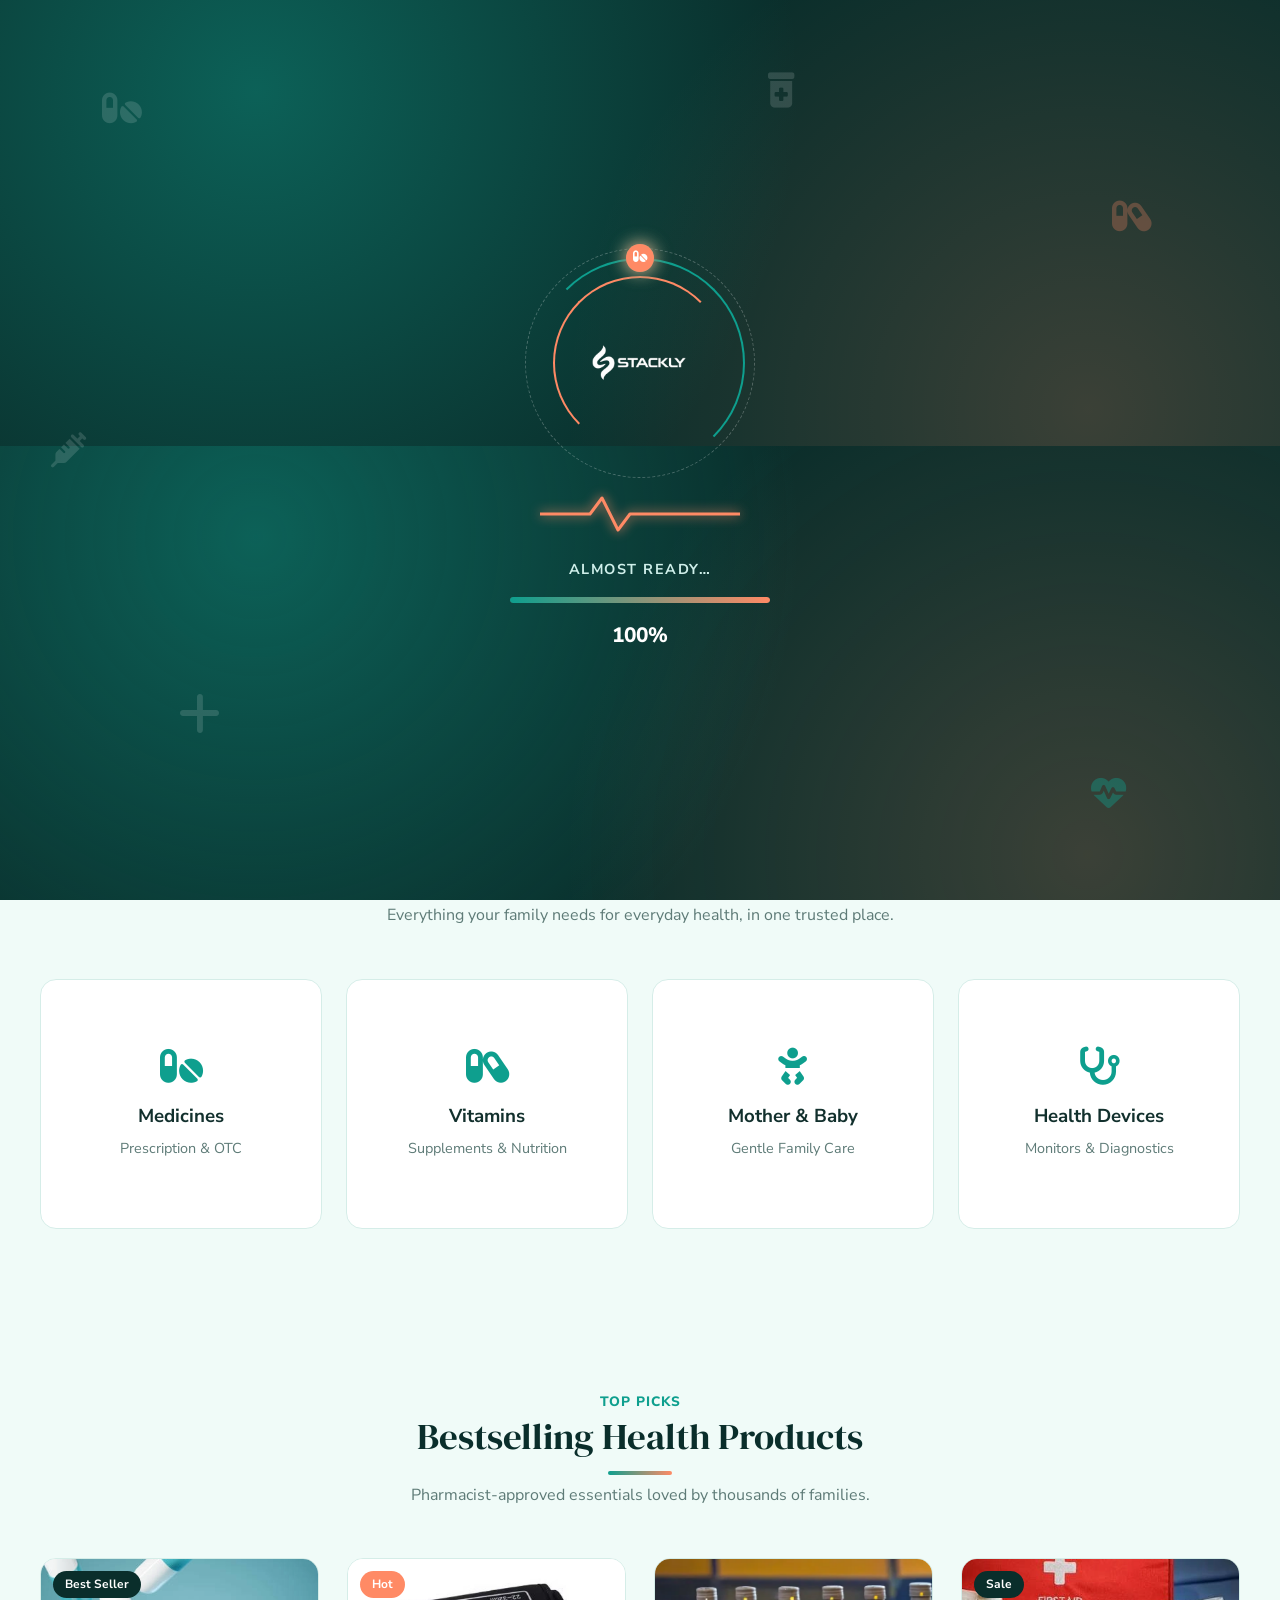
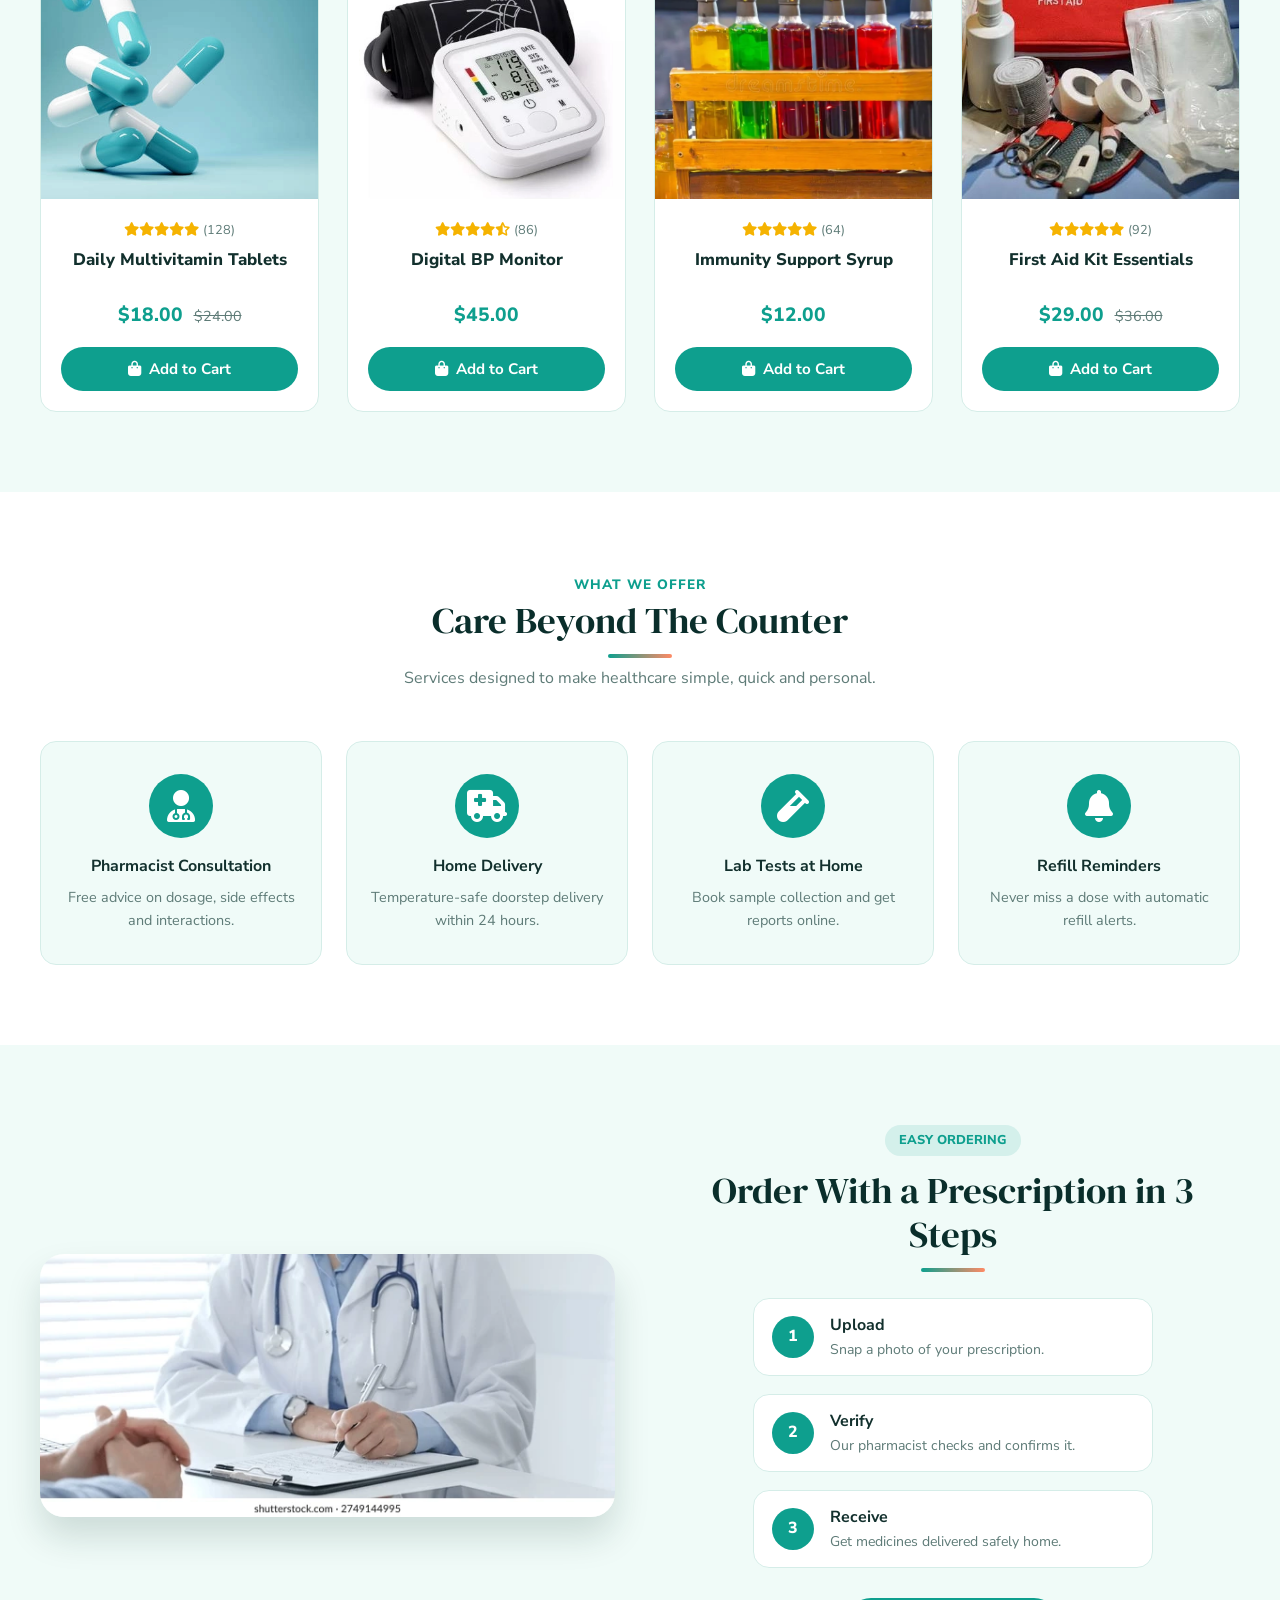
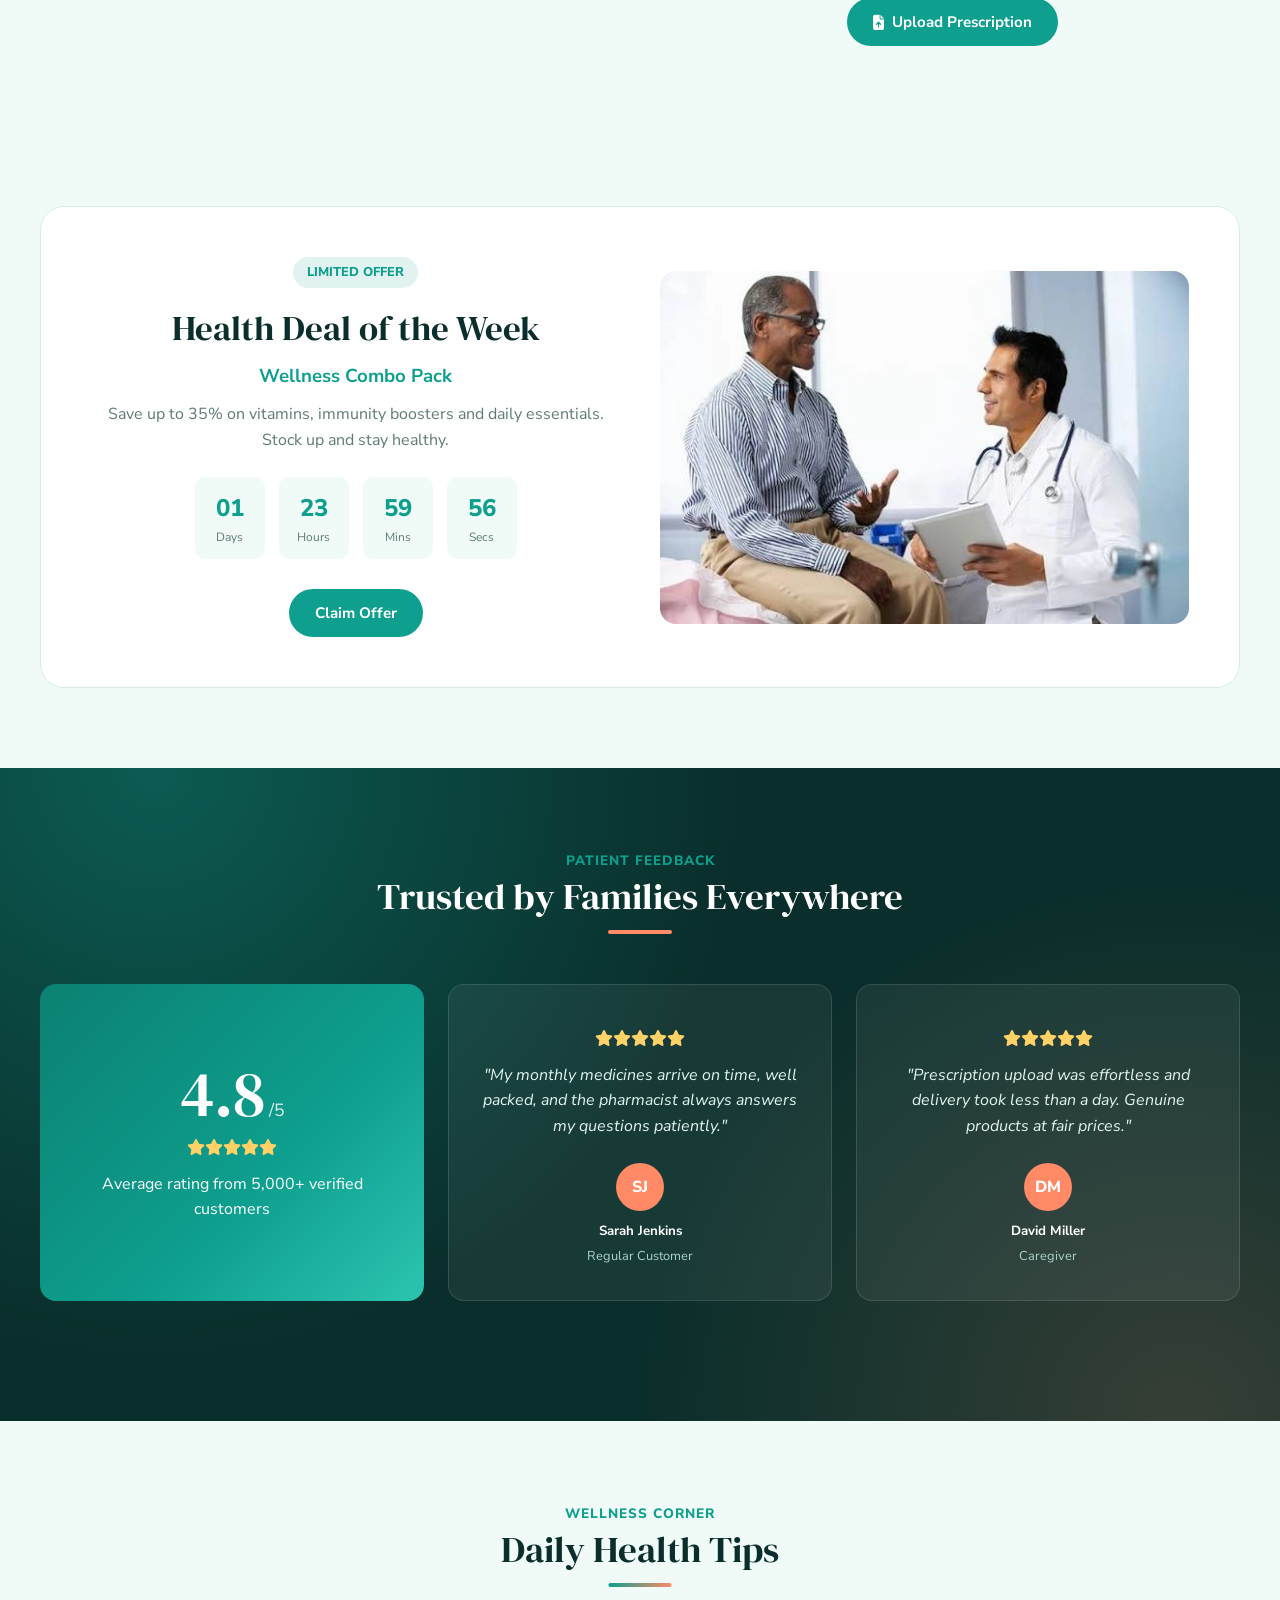
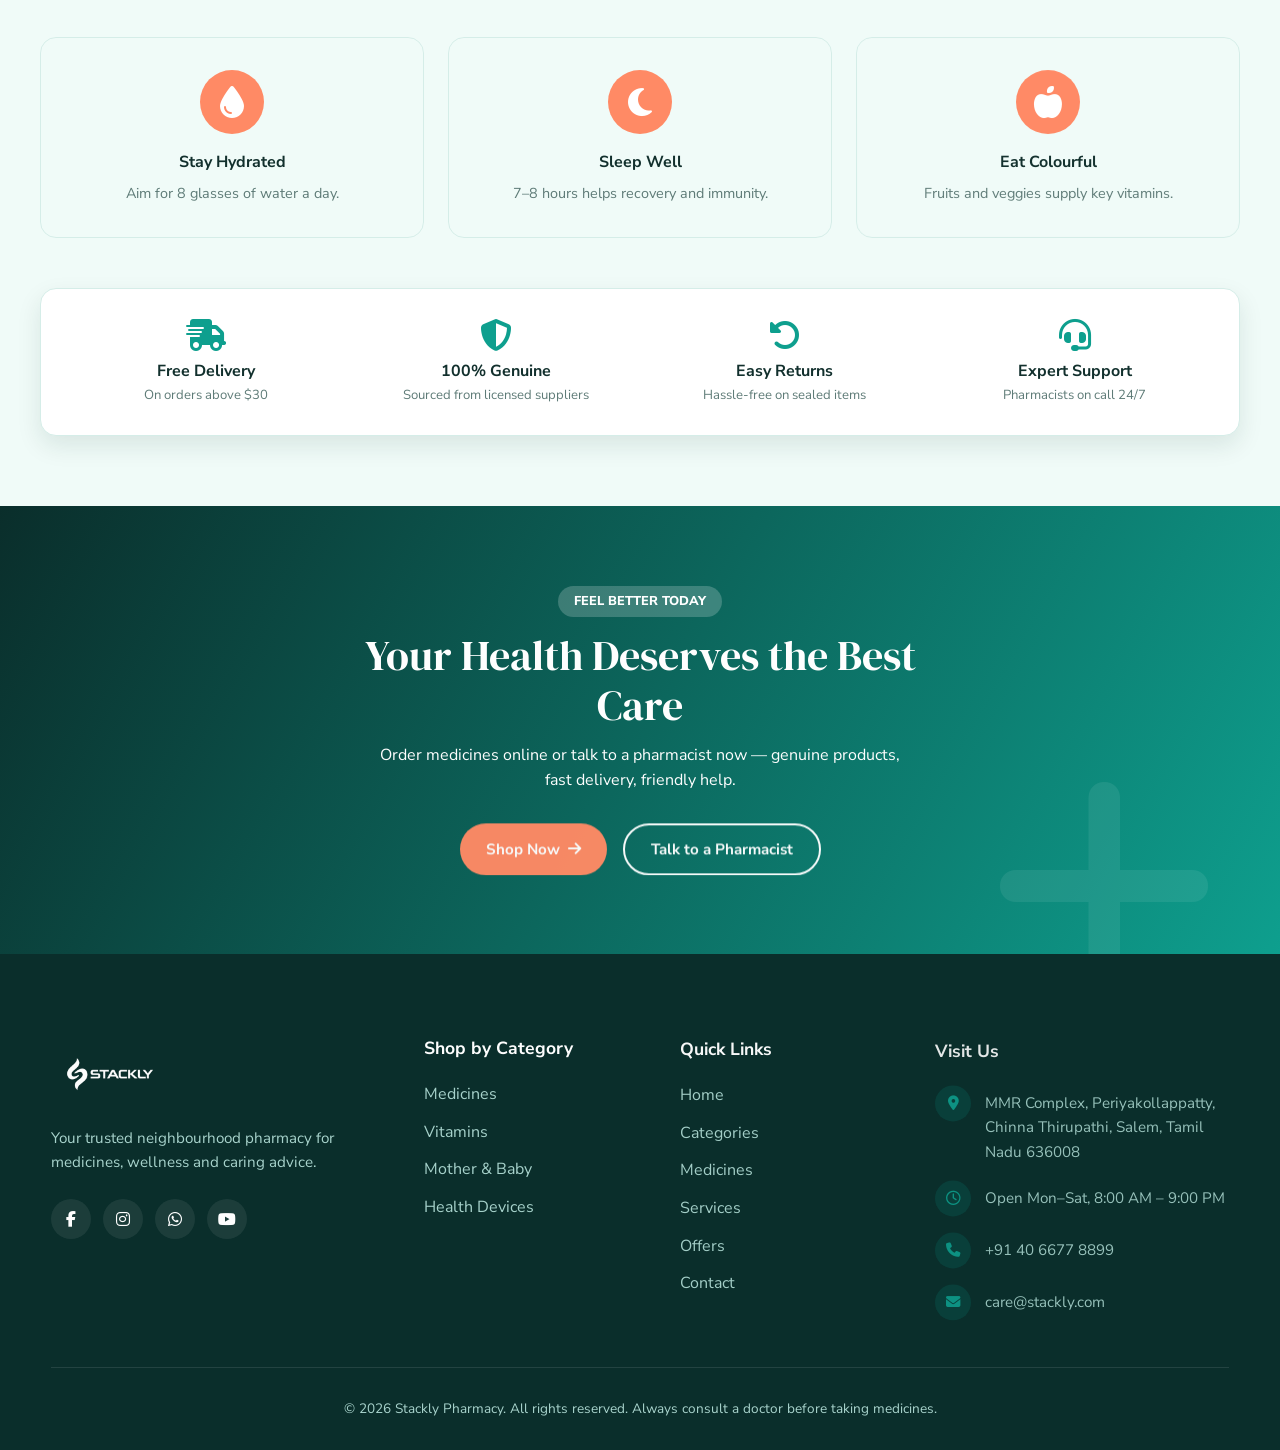
==== commit 4cd39637: "bugs1" ====
--- a/index.html
+++ b/index.html
@@ -305,7 +305,7 @@
 
   <!-- FOOTER -->
   <footer class="footer">
-    <div class="container">
+    <div class="container footer-wide">
       <div class="footer-top">
         <div class="footer-brand">
           <a href="./index.html" class="logo footer-logo"><img src="./assets/stackly_logo.webp" alt="Stackly" class="logo-img"></a>
@@ -332,11 +332,15 @@
             <li><a href="./html/deals.html">Offers</a></li><li><a href="./html/contact.html">Contact</a></li>
           </ul>
         </div>
-        <div class="footer-nav-col">
-          <h4 class="footer-heading">Visit Us</h4>
-          <p class="footer-address">MMR Complex, Periyakollappatty<br>Chinna Thirupathi, Salem,<br>Tamil Nadu 636008<br>Open Mon&ndash;Sat, 8:00 AM &ndash; 9:00 PM</p>
-          <p class="footer-address"><a href="./html/404.html">+91 40 6677 8899</a><br><a href="./html/404.html">care@stackly.com</a></p>
-        </div>
+        <div class="footer-nav-col footer-visit">
+  <h4 class="footer-heading">Visit Us</h4>
+  <ul class="footer-contact">
+    <li><i class="fa-solid fa-location-dot"></i><span>MMR Complex, Periyakollappatty, Chinna Thirupathi, Salem, Tamil Nadu 636008</span></li>
+    <li><i class="fa-regular fa-clock"></i><span>Open Mon&ndash;Sat, 8:00 AM &ndash; 9:00 PM</span></li>
+    <li><i class="fa-solid fa-phone"></i><a href="tel:+914066778899">+91 40 6677 8899</a></li>
+    <li><i class="fa-solid fa-envelope"></i><a href="mailto:care@stackly.com">care@stackly.com</a></li>
+  </ul>
+</div>
       </div>
       <div class="footer-bottom"><p>&copy; 2026 Stackly Pharmacy. All rights reserved. Always consult a doctor before taking medicines.</p></div>
     </div>
--- a/css/styles.css
+++ b/css/styles.css
@@ -327,4 +327,27 @@
   .header-container{grid-template-columns:1fr auto;padding:6px 16px;min-height:68px}
   .header .logo-img{height:68px;margin:-12px 0}
   .mobile-drawer-header .logo-img{height:64px;margin:-8px 0}
+}
+/* FOOTER: full-width, left-aligned layout + contact icons */
+.footer-wide{max-width:none;width:100%;padding:0 clamp(20px,4vw,64px)}
+.footer-top{text-align:left}
+.footer-logo{justify-content:flex-start}
+.footer-text{margin:0 0 24px;max-width:340px}
+.social-links{justify-content:flex-start}
+@media(min-width:993px){
+  .footer-top{grid-template-columns:1.6fr 1fr 1fr 1.5fr;gap:60px}
+}
+.footer-links a{display:inline-block;transition:var(--transition)}
+.footer-links a:hover{transform:translateX(4px)}
+
+.footer-contact{display:flex;flex-direction:column;gap:16px}
+.footer-contact li{display:flex;align-items:flex-start;gap:14px;font-size:.95rem;line-height:1.6}
+.footer-contact i{flex:0 0 36px;width:36px;height:36px;border-radius:50%;background:rgba(14,159,142,.18);color:var(--primary);display:flex;align-items:center;justify-content:center;font-size:.9rem;transition:var(--transition)}
+.footer-contact li:hover i{background:var(--primary);color:#fff}
+.footer-contact a{align-self:center}
+.footer-contact a:hover{color:var(--accent)}
+.footer-contact li > span{padding-top:6px}
+
+@media(max-width:992px){
+  .footer-top{text-align:left}
 }
